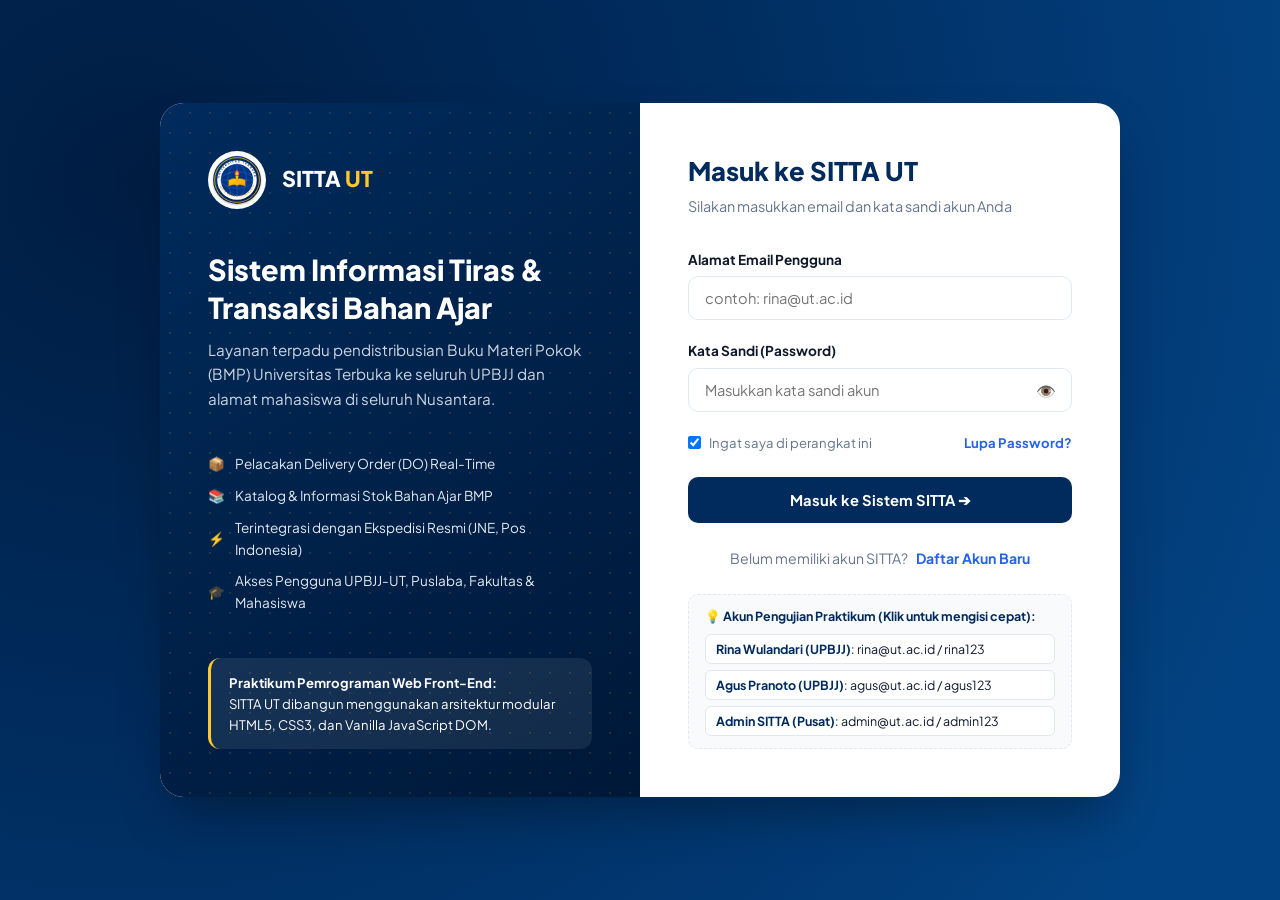
==== index.html @ bb8b693c "Add index.html" ====
<!DOCTYPE html>
<html lang="id">
<head>
  <meta charset="UTF-8">
  <meta name="viewport" content="width=device-width, initial-scale=1.0">
  <title>Login - SITTA Universitas Terbuka</title>
  <meta name="description" content="Sistem Informasi Tiras dan Distribusi Bahan Ajar (SITTA) Universitas Terbuka. Akses layanan distribusi modul BMP mandiri dan tracking pengiriman.">
  <link rel="stylesheet" href="css/style.css">
  <link rel="icon" type="image/svg+xml" href="img/logo-ut.svg">
</head>
<body class="login-body">

  <main class="login-wrapper">
    <!-- Brand / Welcome Panel -->
    <section class="login-brand-panel" aria-label="Informasi SITTA Universitas Terbuka">
      <div class="login-logo-header">
        <img src="img/logo-ut.svg" alt="Logo Universitas Terbuka" class="brand-logo-img">
        <div class="login-brand-title">
          SITTA <span>UT</span>
        </div>
      </div>

      <div class="login-brand-hero">
        <h2>Sistem Informasi Tiras &amp; Transaksi Bahan Ajar</h2>
        <p>Layanan terpadu pendistribusian Buku Materi Pokok (BMP) Universitas Terbuka ke seluruh UPBJJ dan alamat mahasiswa di seluruh Nusantara.</p>
      </div>

      <ul class="login-highlights">
        <li><span>📦</span> Pelacakan Delivery Order (DO) Real-Time</li>
        <li><span>📚</span> Katalog &amp; Informasi Stok Bahan Ajar BMP</li>
        <li><span>⚡</span> Terintegrasi dengan Ekspedisi Resmi (JNE, Pos Indonesia)</li>
        <li><span>🎓</span> Akses Pengguna UPBJJ-UT, Puslaba, Fakultas &amp; Mahasiswa</li>
      </ul>

      <div style="margin-top: 32px; padding: 14px 18px; background: rgba(255,255,255,0.08); border-radius: 12px; font-size: 0.82rem; border-left: 3px solid #ffc72c;">
        <strong>Praktikum Pemrograman Web Front-End:</strong><br>
        SITTA UT dibangun menggunakan arsitektur modular HTML5, CSS3, dan Vanilla JavaScript DOM.
      </div>
    </section>

    <!-- Login Form Panel -->
    <section class="login-form-panel" aria-label="Form Autentikasi Pengguna">
      <div class="login-form-header">
        <h3>Masuk ke SITTA UT</h3>
        <p>Silakan masukkan email dan kata sandi akun Anda</p>
      </div>

      <!-- Alert Box untuk Notifikasi Gagal / Sukses -->
      <div id="loginAlertBox" class="alert-box alert-danger" style="display: none;" role="alert">
        <span class="alert-icon">⚠️</span>
        <span id="loginAlertText" class="alert-message">email/password yang anda masukkan salah</span>
      </div>

      <form id="formLogin" novalidate>
        <!-- Email Input -->
        <div class="form-group">
          <label for="inputEmail" class="form-label">Alamat Email Pengguna</label>
          <div class="form-input-box">
            <input 
              type="email" 
              id="inputEmail" 
              name="email" 
              placeholder="contoh: rina@ut.ac.id" 
              required 
              autocomplete="email"
            >
          </div>
        </div>

        <!-- Password Input -->
        <div class="form-group">
          <label for="inputPassword" class="form-label">Kata Sandi (Password)</label>
          <div class="form-input-box">
            <input 
              type="password" 
              id="inputPassword" 
              name="password" 
              placeholder="Masukkan kata sandi akun" 
              required 
              autocomplete="current-password"
            >
            <button 
              type="button" 
              id="btnTogglePassword" 
              class="btn-toggle-eye" 
              aria-label="Tampilkan atau sembunyikan kata sandi" 
              title="Tampilkan password"
            >👁️</button>
          </div>
        </div>

        <!-- Options: Remember Me & Forgot Password -->
        <div class="form-options-row">
          <label class="checkbox-label">
            <input type="checkbox" id="rememberMe" checked>
            <span>Ingat saya di perangkat ini</span>
          </label>
          <button type="button" id="btnLupaPassword" class="link-btn">
            Lupa Password?
          </button>
        </div>

        <!-- Submit Button -->
        <button type="submit" id="btnSubmitLogin" class="btn btn-primary btn-block">
          Masuk ke Sistem SITTA ➔
        </button>
      </form>

      <!-- Action Register Modal -->
      <div class="login-footer-action">
        <span>Belum memiliki akun SITTA?</span>
        <button type="button" id="btnDaftar" class="link-btn" style="margin-left: 6px; font-weight: 700;">
          Daftar Akun Baru
        </button>
      </div>

      <!-- Demo Accounts Hint (Bantuan Pengujian Cepat Praktikum) -->
      <div class="demo-account-hint">
        <strong>💡 Akun Pengujian Praktikum (Klik untuk mengisi cepat):</strong>
        <div class="demo-chips-grid">
          <button type="button" class="demo-chip" onclick="fillLoginForm('rina@ut.ac.id', 'rina123')">
            <strong>Rina Wulandari (UPBJJ)</strong>: rina@ut.ac.id / rina123
          </button>
          <button type="button" class="demo-chip" onclick="fillLoginForm('agus@ut.ac.id', 'agus123')">
            <strong>Agus Pranoto (UPBJJ)</strong>: agus@ut.ac.id / agus123
          </button>
          <button type="button" class="demo-chip" onclick="fillLoginForm('admin@ut.ac.id', 'admin123')">
            <strong>Admin SITTA (Pusat)</strong>: admin@ut.ac.id / admin123
          </button>
        </div>
      </div>
    </section>
  </main>

  <!-- ==========================================
       MODAL 1: LUPA PASSWORD
       ========================================== -->
  <div id="modalLupaPassword" class="modal-overlay" role="dialog" aria-modal="true" aria-labelledby="modalLupaTitle">
    <div class="modal-container">
      <div class="modal-header">
        <h3 id="modalLupaTitle">🔑 Reset Kata Sandi</h3>
        <button type="button" class="modal-close-btn" onclick="closeModal('modalLupaPassword')" aria-label="Tutup modal">&times;</button>
      </div>
      <form id="formLupaPassword">
        <div class="modal-body">
          <p style="font-size: 0.9rem; color: #64748b; margin-bottom: 16px;">
            Masukkan alamat email yang terdaftar pada sistem SITTA UT. Tautan verifikasi pemulihan kata sandi akan dikirimkan ke email Anda.
          </p>
          <div class="form-group">
            <label for="inputResetEmail" class="form-label">Email Terdaftar</label>
            <input 
              type="email" 
              id="inputResetEmail" 
              class="form-control" 
              placeholder="misal: rina@ut.ac.id" 
              required
            >
          </div>
        </div>
        <div class="modal-footer">
          <button type="button" class="btn btn-secondary" onclick="closeModal('modalLupaPassword')">Batal</button>
          <button type="submit" class="btn btn-primary">Kirim Tautan Reset</button>
        </div>
      </form>
    </div>
  </div>

  <!-- ==========================================
       MODAL 2: DAFTAR AKUN BARU
       ========================================== -->
  <div id="modalDaftar" class="modal-overlay" role="dialog" aria-modal="true" aria-labelledby="modalDaftarTitle">
    <div class="modal-container">
      <div class="modal-header">
        <h3 id="modalDaftarTitle">📝 Registrasi Pengguna Baru SITTA</h3>
        <button type="button" class="modal-close-btn" onclick="closeModal('modalDaftar')" aria-label="Tutup modal">&times;</button>
      </div>
      <form id="formDaftar">
        <div class="modal-body">
          <div class="form-group">
            <label for="regNama" class="form-label">Nama Lengkap *</label>
            <input type="text" id="regNama" class="form-control" placeholder="Nama Lengkap" required>
          </div>

          <div class="form-group">
            <label for="regRole" class="form-label">Peran / Role Pengguna *</label>
            <select id="regRole" class="form-control" required>
              <option value="UPBJJ-UT">UPBJJ-UT</option>
              <option value="Puslaba">Puslaba</option>
              <option value="Fakultas">Fakultas</option>
              <option value="Mahasiswa">Mahasiswa</option>
              <option value="Administrator">Administrator</option>
            </select>
          </div>

          <div class="form-group">
            <label for="regLokasi" class="form-label">Wilayah Kerja / UPBJJ *</label>
            <input type="text" id="regLokasi" class="form-control" placeholder="misal: UPBJJ Jakarta, UPBJJ Surabaya" required>
          </div>

          <div class="form-group">
            <label for="regEmail" class="form-label">Alamat Email *</label>
            <input type="email" id="regEmail" class="form-control" placeholder="nama@ut.ac.id" required>
          </div>

          <div class="form-group">
            <label for="regPassword" class="form-label">Kata Sandi Baru *</label>
            <input type="password" id="regPassword" class="form-control" placeholder="Minimal 6 karakter" required>
          </div>
        </div>
        <div class="modal-footer">
          <button type="button" class="btn btn-secondary" onclick="closeModal('modalDaftar')">Batal</button>
          <button type="submit" class="btn btn-primary">Daftar Akun Baru</button>
        </div>
      </form>
    </div>
  </div>

  <!-- Toast Container -->
  <div id="toastContainer" class="toast-container" aria-live="polite"></div>

  <!-- Scripts Modular -->
  <script src="js/data.js"></script>
  <script src="js/script.js"></script>
</body>
</html>
---- css/style.css ----
/* ==========================================================================
   SITTA UNIVERSITAS TERBUKA - STYLESHEET
   Sistem Informasi Tiras dan Distribusi Bahan Ajar
   File: css/style.css
   ========================================================================== */

@import url('https://fonts.googleapis.com/css2?family=Plus+Jakarta+Sans:wght@300;400;500;600;700;800&display=swap');

/* --- CSS Variables & Design Tokens --- */
:root {
  --ut-navy: #002b5c;
  --ut-navy-dark: #001838;
  --ut-navy-light: #0d4485;
  --ut-yellow: #ffc72c;
  --ut-yellow-hover: #e5b220;
  --ut-yellow-soft: #fff9e6;
  
  --primary: #003f7a;
  --primary-light: #2563eb;
  --secondary: #64748b;
  --accent: #f59e0b;
  
  --bg-page: #f8fafc;
  --bg-surface: #ffffff;
  --bg-subtle: #f1f5f9;
  --border-color: #e2e8f0;
  --border-focus: #3b82f6;

  --text-main: #0f172a;
  --text-muted: #64748b;
  --text-light: #94a3b8;
  --text-white: #ffffff;

  --success: #10b981;
  --success-bg: #ecfdf5;
  --warning: #f59e0b;
  --warning-bg: #fffbeb;
  --danger: #ef4444;
  --danger-bg: #fef2f2;
  --info: #0284c7;
  --info-bg: #f0f9ff;

  --radius-sm: 6px;
  --radius-md: 10px;
  --radius-lg: 16px;
  --radius-xl: 24px;
  --radius-full: 9999px;

  --shadow-sm: 0 1px 2px 0 rgba(0, 0, 0, 0.05);
  --shadow-md: 0 4px 6px -1px rgba(0, 0, 0, 0.1), 0 2px 4px -2px rgba(0, 0, 0, 0.05);
  --shadow-lg: 0 10px 15px -3px rgba(0, 0, 0, 0.1), 0 4px 6px -4px rgba(0, 0, 0, 0.05);
  --shadow-xl: 0 20px 25px -5px rgba(0, 0, 0, 0.1), 0 8px 10px -6px rgba(0, 0, 0, 0.05);
  --shadow-brand: 0 10px 25px -5px rgba(0, 43, 92, 0.25);

  --transition-fast: 0.15s ease;
  --transition-normal: 0.25s ease;
}

/* --- Base & Reset --- */
* {
  margin: 0;
  padding: 0;
  box-sizing: border-box;
}

body {
  font-family: 'Plus Jakarta Sans', -apple-system, BlinkMacSystemFont, 'Segoe UI', Roboto, sans-serif;
  background-color: var(--bg-page);
  color: var(--text-main);
  line-height: 1.6;
  min-height: 100vh;
  display: flex;
  flex-direction: column;
}

a {
  color: inherit;
  text-decoration: none;
  transition: color var(--transition-fast);
}

img {
  max-width: 100%;
  height: auto;
  display: block;
}

button, input, select, textarea {
  font-family: inherit;
  font-size: inherit;
}

/* --- Container & Layout --- */
.container {
  width: 100%;
  max-width: 1240px;
  margin: 0 auto;
  padding: 0 24px;
}

/* --- Header & Navigation Bar --- */
.navbar {
  background: var(--ut-navy);
  color: var(--text-white);
  position: sticky;
  top: 0;
  z-index: 100;
  box-shadow: 0 4px 20px rgba(0, 24, 56, 0.2);
  border-bottom: 3px solid var(--ut-yellow);
}

.nav-container {
  display: flex;
  align-items: center;
  justify-content: space-between;
  height: 72px;
}

.brand {
  display: flex;
  align-items: center;
  gap: 12px;
}

.brand-logo {
  width: 44px;
  height: 44px;
  border-radius: var(--radius-full);
  background: #ffffff;
  padding: 2px;
  box-shadow: var(--shadow-sm);
}

.brand-text h1 {
  font-size: 1.25rem;
  font-weight: 800;
  letter-spacing: 0.5px;
  line-height: 1.2;
  color: #ffffff;
}

.brand-text h1 span {
  color: var(--ut-yellow);
}

.brand-text p {
  font-size: 0.75rem;
  color: #cbd5e1;
  font-weight: 500;
}

.nav-links {
  display: flex;
  align-items: center;
  gap: 8px;
  list-style: none;
}

.nav-links a {
  padding: 8px 16px;
  border-radius: var(--radius-md);
  font-size: 0.9rem;
  font-weight: 600;
  color: #e2e8f0;
  display: flex;
  align-items: center;
  gap: 8px;
  transition: all var(--transition-fast);
}

.nav-links a:hover {
  background: rgba(255, 255, 255, 0.1);
  color: var(--ut-yellow);
}

.nav-links a.active {
  background: rgba(255, 199, 44, 0.2);
  color: var(--ut-yellow);
  border: 1px solid rgba(255, 199, 44, 0.4);
}

.nav-user {
  display: flex;
  align-items: center;
  gap: 12px;
}

.user-badge {
  display: flex;
  align-items: center;
  gap: 10px;
  background: rgba(255, 255, 255, 0.08);
  padding: 6px 12px 6px 6px;
  border-radius: var(--radius-full);
  border: 1px solid rgba(255, 255, 255, 0.15);
}

.user-avatar {
  width: 32px;
  height: 32px;
  border-radius: var(--radius-full);
  object-fit: cover;
  border: 2px solid var(--ut-yellow);
}

.user-info {
  display: flex;
  flex-direction: column;
}

.user-name {
  font-size: 0.85rem;
  font-weight: 700;
  color: #ffffff;
  line-height: 1.2;
}

.user-role {
  font-size: 0.7rem;
  color: var(--ut-yellow);
  font-weight: 600;
}

.btn-logout {
  background: transparent;
  border: 1px solid rgba(255, 255, 255, 0.25);
  color: #ffffff;
  padding: 7px 12px;
  border-radius: var(--radius-md);
  font-size: 0.8rem;
  font-weight: 600;
  cursor: pointer;
  display: flex;
  align-items: center;
  gap: 6px;
  transition: all var(--transition-fast);
}

.btn-logout:hover {
  background: var(--danger);
  border-color: var(--danger);
}

.nav-toggle {
  display: none;
  background: transparent;
  border: none;
  color: #ffffff;
  font-size: 1.5rem;
  cursor: pointer;
}

/* --- Hero Banner & Dynamic Greeting --- */
.hero-banner {
  background: linear-gradient(135deg, var(--ut-navy) 0%, var(--ut-navy-light) 65%, #1e40af 100%);
  color: #ffffff;
  padding: 40px 0;
  position: relative;
  overflow: hidden;
  box-shadow: var(--shadow-brand);
}

.hero-banner::after {
  content: '';
  position: absolute;
  top: -50%;
  right: -10%;
  width: 450px;
  height: 450px;
  background: radial-gradient(circle, rgba(255, 199, 44, 0.18) 0%, rgba(255, 255, 255, 0) 70%);
  pointer-events: none;
}

.hero-content {
  display: flex;
  align-items: center;
  justify-content: space-between;
  gap: 24px;
  position: relative;
  z-index: 1;
}

.greeting-pill {
  display: inline-flex;
  align-items: center;
  gap: 8px;
  background: rgba(255, 255, 255, 0.12);
  backdrop-filter: blur(8px);
  padding: 6px 16px;
  border-radius: var(--radius-full);
  font-size: 0.85rem;
  font-weight: 600;
  color: var(--ut-yellow);
  margin-bottom: 12px;
  border: 1px solid rgba(255, 199, 44, 0.3);
}

.greeting-title {
  font-size: 2rem;
  font-weight: 800;
  margin-bottom: 8px;
  line-height: 1.25;
}

.greeting-title span {
  color: var(--ut-yellow);
}

.hero-subtitle {
  color: #e2e8f0;
  font-size: 0.95rem;
  max-width: 620px;
}

.hero-clock-box {
  background: rgba(255, 255, 255, 0.1);
  backdrop-filter: blur(12px);
  padding: 18px 24px;
  border-radius: var(--radius-lg);
  border: 1px solid rgba(255, 255, 255, 0.18);
  text-align: right;
  min-width: 240px;
  box-shadow: 0 8px 32px 0 rgba(0, 0, 0, 0.15);
}

.clock-time {
  font-size: 1.85rem;
  font-weight: 800;
  color: #ffffff;
  letter-spacing: 1px;
  font-variant-numeric: tabular-nums;
}

.clock-date {
  font-size: 0.85rem;
  color: var(--ut-yellow);
  font-weight: 600;
  margin-top: 2px;
}

.clock-timezone {
  font-size: 0.7rem;
  color: #cbd5e1;
  text-transform: uppercase;
  letter-spacing: 1px;
}

/* --- Section Header & Title --- */
.section-header {
  margin: 36px 0 24px;
  display: flex;
  align-items: center;
  justify-content: space-between;
  flex-wrap: wrap;
  gap: 16px;
}

.section-title {
  font-size: 1.5rem;
  font-weight: 800;
  color: var(--ut-navy);
  display: flex;
  align-items: center;
  gap: 12px;
}

.section-title::before {
  content: '';
  display: inline-block;
  width: 6px;
  height: 24px;
  background: var(--ut-yellow);
  border-radius: var(--radius-full);
}

.section-desc {
  font-size: 0.9rem;
  color: var(--text-muted);
  margin-top: 4px;
}

/* --- Metric Stats Cards --- */
.metrics-grid {
  display: grid;
  grid-template-columns: repeat(auto-fit, minmax(240px, 1fr));
  gap: 20px;
  margin-top: -24px;
  position: relative;
  z-index: 10;
}

.metric-card {
  background: var(--bg-surface);
  padding: 22px;
  border-radius: var(--radius-lg);
  border: 1px solid var(--border-color);
  box-shadow: var(--shadow-md);
  display: flex;
  align-items: center;
  gap: 18px;
  transition: transform var(--transition-normal), box-shadow var(--transition-normal);
}

.metric-card:hover {
  transform: translateY(-4px);
  box-shadow: var(--shadow-lg);
  border-color: #cbd5e1;
}

.metric-icon {
  width: 52px;
  height: 52px;
  border-radius: var(--radius-md);
  display: flex;
  align-items: center;
  justify-content: center;
  font-size: 1.5rem;
  flex-shrink: 0;
}

.metric-icon.blue {
  background: #eff6ff;
  color: var(--primary-light);
}

.metric-icon.gold {
  background: var(--ut-yellow-soft);
  color: #b45309;
}

.metric-icon.green {
  background: var(--success-bg);
  color: var(--success);
}

.metric-icon.purple {
  background: #f5f3ff;
  color: #7c3aed;
}

.metric-data h4 {
  font-size: 1.6rem;
  font-weight: 800;
  color: var(--text-main);
  line-height: 1.1;
}

.metric-data p {
  font-size: 0.82rem;
  color: var(--text-muted);
  font-weight: 600;
  margin-top: 4px;
}

/* --- Navigation Cards (6 Mandated Features) --- */
.features-grid {
  display: grid;
  grid-template-columns: repeat(auto-fill, minmax(340px, 1fr));
  gap: 24px;
  margin-bottom: 40px;
}

.feature-card {
  background: var(--bg-surface);
  border-radius: var(--radius-lg);
  padding: 28px;
  border: 1px solid var(--border-color);
  box-shadow: var(--shadow-sm);
  display: flex;
  flex-direction: column;
  justify-content: space-between;
  transition: all var(--transition-normal);
  position: relative;
  overflow: hidden;
}

.feature-card::before {
  content: '';
  position: absolute;
  top: 0;
  left: 0;
  right: 0;
  height: 4px;
  background: transparent;
  transition: background var(--transition-fast);
}

.feature-card:hover {
  transform: translateY(-5px);
  box-shadow: var(--shadow-lg);
  border-color: #bfdbfe;
}

.feature-card:hover::before {
  background: linear-gradient(90deg, var(--ut-navy), var(--ut-yellow));
}

.feature-top {
  display: flex;
  align-items: flex-start;
  gap: 16px;
  margin-bottom: 16px;
}

.feature-icon-wrapper {
  width: 52px;
  height: 52px;
  border-radius: var(--radius-md);
  background: #eff6ff;
  color: var(--primary);
  display: flex;
  align-items: center;
  justify-content: center;
  font-size: 1.5rem;
  flex-shrink: 0;
}

.feature-badge {
  font-size: 0.7rem;
  font-weight: 700;
  padding: 3px 8px;
  border-radius: var(--radius-full);
  background: var(--ut-yellow-soft);
  color: #b45309;
  align-self: flex-start;
  margin-left: auto;
}

.feature-title {
  font-size: 1.15rem;
  font-weight: 700;
  color: var(--ut-navy);
  margin-bottom: 6px;
}

.feature-desc {
  font-size: 0.88rem;
  color: var(--text-muted);
  line-height: 1.5;
  margin-bottom: 20px;
}

.feature-action {
  display: inline-flex;
  align-items: center;
  gap: 8px;
  font-size: 0.88rem;
  font-weight: 700;
  color: var(--primary-light);
  margin-top: auto;
}

.feature-card:hover .feature-action {
  color: var(--ut-navy);
  gap: 12px;
}

/* --- Tracking Search & Results --- */
.tracking-search-box {
  background: var(--bg-surface);
  border-radius: var(--radius-lg);
  padding: 32px;
  box-shadow: var(--shadow-md);
  border: 1px solid var(--border-color);
  margin-bottom: 32px;
}

.search-form-row {
  display: flex;
  gap: 14px;
}

.input-group {
  flex: 1;
  position: relative;
  display: flex;
  align-items: center;
}

.input-icon {
  position: absolute;
  left: 16px;
  color: var(--text-light);
  font-size: 1.1rem;
  pointer-events: none;
}

.form-control {
  width: 100%;
  padding: 14px 16px 14px 46px;
  font-size: 0.95rem;
  border: 1.5px solid var(--border-color);
  border-radius: var(--radius-md);
  background: #ffffff;
  color: var(--text-main);
  transition: all var(--transition-fast);
}

.form-control:focus {
  outline: none;
  border-color: var(--primary-light);
  box-shadow: 0 0 0 4px rgba(37, 99, 235, 0.12);
}

.btn {
  display: inline-flex;
  align-items: center;
  justify-content: center;
  gap: 8px;
  padding: 12px 24px;
  font-size: 0.92rem;
  font-weight: 700;
  border-radius: var(--radius-md);
  border: none;
  cursor: pointer;
  transition: all var(--transition-fast);
  white-space: nowrap;
}

.btn-primary {
  background: var(--ut-navy);
  color: #ffffff;
}

.btn-primary:hover {
  background: var(--ut-navy-light);
  box-shadow: var(--shadow-md);
}

.btn-accent {
  background: var(--ut-yellow);
  color: var(--ut-navy);
}

.btn-accent:hover {
  background: var(--ut-yellow-hover);
  box-shadow: var(--shadow-md);
}

.btn-secondary {
  background: var(--bg-subtle);
  color: var(--text-main);
  border: 1px solid var(--border-color);
}

.btn-secondary:hover {
  background: #e2e8f0;
}

.btn-sm {
  padding: 8px 14px;
  font-size: 0.8rem;
}

.search-quick-chips {
  display: flex;
  align-items: center;
  gap: 10px;
  margin-top: 16px;
  flex-wrap: wrap;
}

.chips-label {
  font-size: 0.8rem;
  color: var(--text-muted);
  font-weight: 600;
}

.chip-btn {
  background: var(--bg-subtle);
  border: 1px solid var(--border-color);
  padding: 4px 12px;
  border-radius: var(--radius-full);
  font-size: 0.8rem;
  font-weight: 600;
  color: var(--primary-light);
  cursor: pointer;
  transition: all var(--transition-fast);
}

.chip-btn:hover {
  background: #eff6ff;
  border-color: var(--primary-light);
}

/* --- Tracking Result Card --- */
.tracking-result-card {
  background: var(--bg-surface);
  border-radius: var(--radius-lg);
  border: 1px solid var(--border-color);
  box-shadow: var(--shadow-md);
  margin-bottom: 40px;
  overflow: hidden;
  animation: fadeIn 0.3s ease;
}

.tracking-header {
  background: #f8fafc;
  padding: 24px 30px;
  border-bottom: 1px solid var(--border-color);
  display: flex;
  align-items: center;
  justify-content: space-between;
  flex-wrap: wrap;
  gap: 16px;
}

.tracking-header-left h3 {
  font-size: 1.3rem;
  font-weight: 800;
  color: var(--ut-navy);
}

.tracking-header-left p {
  font-size: 0.85rem;
  color: var(--text-muted);
}

.tracking-meta-grid {
  display: grid;
  grid-template-columns: repeat(auto-fit, minmax(200px, 1fr));
  gap: 20px;
  padding: 24px 30px;
  background: #ffffff;
  border-bottom: 1px solid var(--border-color);
}

.meta-item-label {
  font-size: 0.75rem;
  text-transform: uppercase;
  color: var(--text-muted);
  font-weight: 700;
  letter-spacing: 0.5px;
}

.meta-item-value {
  font-size: 0.95rem;
  font-weight: 700;
  color: var(--text-main);
  margin-top: 4px;
}

.tracking-content-grid {
  display: grid;
  grid-template-columns: 1fr 1fr;
  gap: 30px;
  padding: 30px;
}

/* --- Timeline / Stepper --- */
.timeline-stepper {
  list-style: none;
  position: relative;
  padding-left: 28px;
}

.timeline-stepper::before {
  content: '';
  position: absolute;
  top: 10px;
  bottom: 20px;
  left: 10px;
  width: 2px;
  background: #e2e8f0;
}

.timeline-item {
  position: relative;
  margin-bottom: 26px;
}

.timeline-item:last-child {
  margin-bottom: 0;
}

.timeline-dot {
  position: absolute;
  left: -28px;
  top: 4px;
  width: 22px;
  height: 22px;
  border-radius: var(--radius-full);
  background: #ffffff;
  border: 3px solid #cbd5e1;
  display: flex;
  align-items: center;
  justify-content: center;
  z-index: 2;
}

.timeline-item.completed .timeline-dot {
  border-color: var(--success);
  background: var(--success);
  color: #ffffff;
  box-shadow: 0 0 0 4px rgba(16, 185, 129, 0.2);
}

.timeline-item.active .timeline-dot {
  border-color: var(--accent);
  background: #ffffff;
  box-shadow: 0 0 0 4px rgba(245, 158, 11, 0.25);
  animation: pulse 1.8s infinite;
}

.timeline-time {
  font-size: 0.75rem;
  font-weight: 700;
  color: var(--text-light);
}

.timeline-title {
  font-size: 0.95rem;
  font-weight: 700;
  color: var(--text-main);
  margin-top: 2px;
}

.timeline-item.active .timeline-title {
  color: var(--ut-navy);
}

.timeline-location {
  font-size: 0.8rem;
  font-weight: 600;
  color: var(--primary-light);
  display: flex;
  align-items: center;
  gap: 4px;
  margin-top: 2px;
}

.timeline-desc {
  font-size: 0.82rem;
  color: var(--text-muted);
  margin-top: 4px;
  line-height: 1.45;
}

/* --- Package Details in Tracking --- */
.package-box {
  background: var(--bg-subtle);
  padding: 24px;
  border-radius: var(--radius-md);
  border: 1px solid var(--border-color);
}

.package-box h4 {
  font-size: 1rem;
  font-weight: 700;
  color: var(--ut-navy);
  margin-bottom: 16px;
  display: flex;
  align-items: center;
  justify-content: space-between;
}

.package-item-list {
  list-style: none;
}

.package-item {
  display: flex;
  justify-content: space-between;
  align-items: center;
  padding: 10px 0;
  border-bottom: 1px solid #e2e8f0;
}

.package-item:last-child {
  border-bottom: none;
}

.pkg-title {
  font-weight: 600;
  font-size: 0.88rem;
  color: var(--text-main);
}

.pkg-code {
  font-size: 0.75rem;
  color: var(--text-muted);
}

.pkg-price {
  font-size: 0.88rem;
  font-weight: 700;
  color: var(--text-main);
}

.pkg-total-row {
  margin-top: 16px;
  padding-top: 14px;
  border-top: 2px dashed #cbd5e1;
  display: flex;
  justify-content: space-between;
  align-items: center;
}

.pkg-total-row span {
  font-size: 0.9rem;
  font-weight: 700;
  color: var(--text-muted);
}

.pkg-total-row strong {
  font-size: 1.25rem;
  font-weight: 800;
  color: var(--ut-navy);
}

/* --- Stock / Bahan Ajar Management --- */
.stock-toolbar {
  background: var(--bg-surface);
  padding: 20px 24px;
  border-radius: var(--radius-lg);
  border: 1px solid var(--border-color);
  box-shadow: var(--shadow-sm);
  display: flex;
  align-items: center;
  justify-content: space-between;
  gap: 16px;
  flex-wrap: wrap;
  margin-bottom: 24px;
}

.stock-filters {
  display: flex;
  align-items: center;
  gap: 12px;
  flex: 1;
  max-width: 600px;
}

.select-control {
  padding: 12px 16px;
  font-size: 0.9rem;
  border: 1.5px solid var(--border-color);
  border-radius: var(--radius-md);
  background: #ffffff;
  color: var(--text-main);
  cursor: pointer;
  min-width: 170px;
}

.select-control:focus {
  outline: none;
  border-color: var(--primary-light);
}

.view-toggle {
  display: flex;
  background: var(--bg-subtle);
  padding: 4px;
  border-radius: var(--radius-md);
  border: 1px solid var(--border-color);
}

.toggle-btn {
  background: transparent;
  border: none;
  padding: 6px 12px;
  font-size: 0.85rem;
  border-radius: var(--radius-sm);
  color: var(--text-muted);
  cursor: pointer;
  font-weight: 600;
}

.toggle-btn.active {
  background: #ffffff;
  color: var(--ut-navy);
  box-shadow: var(--shadow-sm);
}

/* --- Book Cards Grid --- */
.book-cards-grid {
  display: grid;
  grid-template-columns: repeat(auto-fill, minmax(280px, 1fr));
  gap: 24px;
  margin-bottom: 40px;
}

.book-card {
  background: var(--bg-surface);
  border-radius: var(--radius-lg);
  border: 1px solid var(--border-color);
  box-shadow: var(--shadow-sm);
  overflow: hidden;
  display: flex;
  flex-direction: column;
  transition: all var(--transition-normal);
}

.book-card:hover {
  transform: translateY(-5px);
  box-shadow: var(--shadow-lg);
  border-color: #cbd5e1;
}

.book-cover-wrap {
  height: 220px;
  background: #0f172a;
  position: relative;
  overflow: hidden;
  display: flex;
  align-items: center;
  justify-content: center;
}

.book-cover-img {
  width: 100%;
  height: 100%;
  object-fit: cover;
  transition: transform 0.4s ease;
}

.book-card:hover .book-cover-img {
  transform: scale(1.05);
}

.book-badge-status {
  position: absolute;
  top: 12px;
  right: 12px;
  font-size: 0.72rem;
  font-weight: 700;
  padding: 4px 10px;
  border-radius: var(--radius-full);
  box-shadow: var(--shadow-sm);
}

.book-body {
  padding: 20px;
  display: flex;
  flex-direction: column;
  flex: 1;
}

.book-category {
  font-size: 0.75rem;
  font-weight: 700;
  text-transform: uppercase;
  color: var(--primary-light);
  letter-spacing: 0.5px;
  margin-bottom: 6px;
}

.book-title {
  font-size: 1.1rem;
  font-weight: 700;
  color: var(--ut-navy);
  line-height: 1.35;
  margin-bottom: 6px;
}

.book-code-edisi {
  font-size: 0.8rem;
  color: var(--text-muted);
  font-weight: 600;
  margin-bottom: 12px;
}

.book-details-list {
  list-style: none;
  font-size: 0.82rem;
  color: var(--text-muted);
  margin-bottom: 16px;
}

.book-details-list li {
  display: flex;
  align-items: center;
  justify-content: space-between;
  padding: 4px 0;
}

.book-details-list li strong {
  color: var(--text-main);
}

.book-footer {
  margin-top: auto;
  padding-top: 14px;
  border-top: 1px solid var(--border-color);
  display: flex;
  align-items: center;
  justify-content: space-between;
}

.book-price {
  font-size: 1.15rem;
  font-weight: 800;
  color: var(--ut-navy);
}

/* --- Stock Table View --- */
.stock-table-card {
  background: var(--bg-surface);
  border-radius: var(--radius-lg);
  border: 1px solid var(--border-color);
  box-shadow: var(--shadow-sm);
  overflow-x: auto;
  margin-bottom: 40px;
}

.data-table {
  width: 100%;
  border-collapse: collapse;
  text-align: left;
}

.data-table th {
  background: #f8fafc;
  color: var(--text-muted);
  font-size: 0.78rem;
  text-transform: uppercase;
  letter-spacing: 0.5px;
  font-weight: 700;
  padding: 14px 18px;
  border-bottom: 1px solid var(--border-color);
}

.data-table td {
  padding: 16px 18px;
  font-size: 0.88rem;
  border-bottom: 1px solid var(--border-color);
  vertical-align: middle;
}

.data-table tr:hover {
  background: #f8fafc;
}

.table-cover-thumb {
  width: 44px;
  height: 60px;
  object-fit: cover;
  border-radius: 4px;
  box-shadow: var(--shadow-sm);
}

/* --- Badges --- */
.badge {
  display: inline-flex;
  align-items: center;
  gap: 5px;
  padding: 4px 10px;
  border-radius: var(--radius-full);
  font-size: 0.75rem;
  font-weight: 700;
}

.badge-success {
  background: var(--success-bg);
  color: var(--success);
  border: 1px solid rgba(16, 185, 129, 0.3);
}

.badge-warning {
  background: var(--warning-bg);
  color: #b45309;
  border: 1px solid rgba(245, 158, 11, 0.3);
}

.badge-danger {
  background: var(--danger-bg);
  color: var(--danger);
  border: 1px solid rgba(239, 68, 68, 0.3);
}

.badge-info {
  background: var(--info-bg);
  color: var(--info);
  border: 1px solid rgba(2, 132, 199, 0.3);
}

/* --- Auth & Login Layout (index.html) --- */
.login-body {
  background: radial-gradient(circle at 10% 20%, #001d42 0%, #002b5c 40%, #034282 90%);
  min-height: 100vh;
  display: flex;
  align-items: center;
  justify-content: center;
  padding: 24px;
}

.login-wrapper {
  width: 100%;
  max-width: 960px;
  background: #ffffff;
  border-radius: var(--radius-xl);
  box-shadow: 0 25px 50px -12px rgba(0, 0, 0, 0.35);
  display: grid;
  grid-template-columns: 1fr 1fr;
  overflow: hidden;
}

.login-brand-panel {
  background: linear-gradient(145deg, #002b5c 0%, #001838 100%);
  color: #ffffff;
  padding: 48px;
  display: flex;
  flex-direction: column;
  justify-content: space-between;
  position: relative;
}

.login-brand-panel::after {
  content: '';
  position: absolute;
  top: 0;
  left: 0;
  right: 0;
  bottom: 0;
  background-image: radial-gradient(rgba(255, 199, 44, 0.12) 1px, transparent 1px);
  background-size: 20px 20px;
  pointer-events: none;
}

.login-logo-header {
  display: flex;
  align-items: center;
  gap: 16px;
}

.login-logo-header img {
  width: 58px;
  height: 58px;
  background: #ffffff;
  border-radius: var(--radius-full);
  padding: 3px;
}

.login-brand-title {
  font-size: 1.35rem;
  font-weight: 800;
  color: #ffffff;
}

.login-brand-title span {
  color: var(--ut-yellow);
}

.login-brand-hero {
  margin: 40px 0;
}

.login-brand-hero h2 {
  font-size: 1.8rem;
  font-weight: 800;
  line-height: 1.3;
  margin-bottom: 12px;
}

.login-brand-hero p {
  color: #cbd5e1;
  font-size: 0.95rem;
  line-height: 1.6;
}

.login-highlights {
  list-style: none;
}

.login-highlights li {
  display: flex;
  align-items: center;
  gap: 10px;
  font-size: 0.85rem;
  color: #e2e8f0;
  margin-bottom: 10px;
}

.login-form-panel {
  padding: 48px;
  display: flex;
  flex-direction: column;
  justify-content: center;
}

.login-form-header {
  margin-bottom: 30px;
}

.login-form-header h3 {
  font-size: 1.6rem;
  font-weight: 800;
  color: var(--ut-navy);
}

.login-form-header p {
  font-size: 0.9rem;
  color: var(--text-muted);
  margin-top: 4px;
}

.form-group {
  margin-bottom: 20px;
}

.form-label {
  display: block;
  font-size: 0.85rem;
  font-weight: 700;
  color: var(--text-main);
  margin-bottom: 6px;
}

.form-input-box {
  position: relative;
  display: flex;
  align-items: center;
}

.form-input-box input {
  width: 100%;
  padding: 12px 42px 12px 16px;
  font-size: 0.92rem;
  border: 1.5px solid var(--border-color);
  border-radius: var(--radius-md);
  transition: all var(--transition-fast);
}

.form-input-box input:focus {
  outline: none;
  border-color: var(--primary-light);
  box-shadow: 0 0 0 3px rgba(37, 99, 235, 0.12);
}

.btn-toggle-eye {
  position: absolute;
  right: 12px;
  background: transparent;
  border: none;
  color: var(--text-light);
  cursor: pointer;
  padding: 4px;
  font-size: 1rem;
}

.form-options-row {
  display: flex;
  align-items: center;
  justify-content: space-between;
  margin-bottom: 24px;
  font-size: 0.82rem;
}

.checkbox-label {
  display: flex;
  align-items: center;
  gap: 8px;
  color: var(--text-muted);
  cursor: pointer;
}

.link-btn {
  background: none;
  border: none;
  color: var(--primary-light);
  font-weight: 700;
  cursor: pointer;
  padding: 0;
}

.link-btn:hover {
  text-decoration: underline;
}

.btn-block {
  width: 100%;
  padding: 14px;
}

.login-footer-action {
  margin-top: 24px;
  text-align: center;
  font-size: 0.88rem;
  color: var(--text-muted);
}

.demo-account-hint {
  margin-top: 24px;
  background: #f8fafc;
  border: 1px dashed var(--border-color);
  border-radius: var(--radius-md);
  padding: 12px 16px;
  font-size: 0.78rem;
  color: var(--text-muted);
}

.demo-account-hint strong {
  color: var(--ut-navy);
}

.modal-overlay {
  position: fixed;
  top: 0;
  left: 0;
  width: 100vw;
  height: 100vh;
  background: rgba(15, 23, 42, 0.65);
  backdrop-filter: blur(4px);
  -webkit-backdrop-filter: blur(4px);
  display: none;
  align-items: center;
  justify-content: center;
  z-index: 99999;
  padding: 20px;
}

.modal-overlay.active {
  display: flex !important;
  opacity: 1;
  visibility: visible;
}

.modal-container {
  background: #ffffff;
  border-radius: var(--radius-lg);
  max-width: 540px;
  width: 100%;
  box-shadow: var(--shadow-xl);
  transform: translateY(20px) scale(0.96);
  transition: all var(--transition-normal);
  max-height: 90vh;
  display: flex;
  flex-direction: column;
}

.modal-overlay.active .modal-container {
  transform: translateY(0) scale(1);
}

.modal-header {
  padding: 20px 24px;
  border-bottom: 1px solid var(--border-color);
  display: flex;
  align-items: center;
  justify-content: space-between;
}

.modal-header h3 {
  font-size: 1.25rem;
  font-weight: 800;
  color: var(--ut-navy);
}

.modal-close-btn {
  background: transparent;
  border: none;
  font-size: 1.4rem;
  color: var(--text-muted);
  cursor: pointer;
  line-height: 1;
  border-radius: var(--radius-full);
  width: 32px;
  height: 32px;
  display: flex;
  align-items: center;
  justify-content: center;
}

.modal-close-btn:hover {
  background: var(--bg-subtle);
  color: var(--danger);
}

.modal-body {
  padding: 24px;
  overflow-y: auto;
}

.modal-footer {
  padding: 16px 24px;
  border-top: 1px solid var(--border-color);
  display: flex;
  align-items: center;
  justify-content: flex-end;
  gap: 12px;
  background: #f8fafc;
  border-bottom-left-radius: var(--radius-lg);
  border-bottom-right-radius: var(--radius-lg);
}

/* --- Toast / Alert Notification --- */
.toast-container {
  position: fixed;
  top: 24px;
  right: 24px;
  z-index: 2000;
  display: flex;
  flex-direction: column;
  gap: 12px;
  pointer-events: none;
}

.toast {
  pointer-events: auto;
  min-width: 300px;
  max-width: 420px;
  background: #ffffff;
  border-radius: var(--radius-md);
  box-shadow: var(--shadow-xl);
  padding: 16px 20px;
  display: flex;
  align-items: flex-start;
  gap: 14px;
  border-left: 5px solid var(--primary-light);
  transform: translateX(120%);
  transition: transform 0.3s cubic-bezier(0.16, 1, 0.3, 1);
}

.toast.show {
  transform: translateX(0);
}

.toast.toast-danger {
  border-left-color: var(--danger);
}

.toast.toast-success {
  border-left-color: var(--success);
}

.toast.toast-warning {
  border-left-color: var(--warning);
}

.toast-icon {
  font-size: 1.3rem;
  line-height: 1;
}

.toast-message {
  font-size: 0.88rem;
  color: var(--text-main);
  line-height: 1.4;
}

.toast-title {
  font-weight: 700;
  margin-bottom: 2px;
}

/* --- Footer --- */
.footer {
  margin-top: auto;
  background: var(--ut-navy);
  color: #cbd5e1;
  padding: 40px 0 24px;
  border-top: 3px solid var(--ut-yellow);
}

.footer-grid {
  display: grid;
  grid-template-columns: 2fr 1fr 1fr;
  gap: 40px;
  margin-bottom: 30px;
}

.footer-brand h4 {
  color: #ffffff;
  font-size: 1.1rem;
  font-weight: 800;
  margin-bottom: 12px;
}

.footer-brand p {
  font-size: 0.85rem;
  line-height: 1.6;
  max-width: 440px;
}

.footer-links h5 {
  color: #ffffff;
  font-size: 0.95rem;
  font-weight: 700;
  margin-bottom: 14px;
}

.footer-links ul {
  list-style: none;
  font-size: 0.85rem;
}

.footer-links li {
  margin-bottom: 8px;
}

.footer-links a:hover {
  color: var(--ut-yellow);
}

.footer-bottom {
  border-top: 1px solid rgba(255, 255, 255, 0.1);
  padding-top: 20px;
  text-align: center;
  font-size: 0.8rem;
  color: #94a3b8;
}

/* --- Keyframe Animations --- */
@keyframes fadeIn {
  from {
    opacity: 0;
    transform: translateY(10px);
  }
  to {
    opacity: 1;
    transform: translateY(0);
  }
}

@keyframes pulse {
  0% {
    box-shadow: 0 0 0 0 rgba(245, 158, 11, 0.4);
  }
  70% {
    box-shadow: 0 0 0 10px rgba(245, 158, 11, 0);
  }
  100% {
    box-shadow: 0 0 0 0 rgba(245, 158, 11, 0);
  }
}

/* --- Responsive Media Queries --- */
@media (max-width: 992px) {
  .tracking-content-grid {
    grid-template-columns: 1fr;
  }

  .login-wrapper {
    grid-template-columns: 1fr;
    max-width: 520px;
  }

  .login-brand-panel {
    display: none;
  }

  .footer-grid {
    grid-template-columns: 1fr 1fr;
  }
}

@media (max-width: 768px) {
  .hero-content {
    flex-direction: column;
    align-items: flex-start;
  }

  .hero-clock-box {
    text-align: left;
    width: 100%;
  }

  .nav-links {
    display: none;
    flex-direction: column;
    position: absolute;
    top: 72px;
    left: 0;
    right: 0;
    background: var(--ut-navy);
    padding: 16px 24px;
    border-bottom: 2px solid var(--ut-yellow);
  }

  .nav-links.open {
    display: flex;
  }

  .nav-toggle {
    display: block;
  }

  .search-form-row {
    flex-direction: column;
  }

  .stock-toolbar {
    flex-direction: column;
    align-items: stretch;
  }

  .stock-filters {
    max-width: 100%;
    flex-direction: column;
  }

  .select-control {
    width: 100%;
  }

  .footer-grid {
    grid-template-columns: 1fr;
    gap: 24px;
  }
}

/* --- Added Component Styles: Alerts, Avatar Initials, Table Helpers --- */
.alert-box {
  display: flex;
  align-items: center;
  gap: 12px;
  padding: 12px 16px;
  border-radius: var(--radius-md);
  margin-bottom: 20px;
  font-size: 0.9rem;
  font-weight: 600;
  animation: fadeIn 0.3s ease;
}

.alert-danger {
  background-color: #fef2f2;
  color: #991b1b;
  border: 1px solid #fecaca;
}

.alert-success {
  background-color: #ecfdf5;
  color: #065f46;
  border: 1px solid #a7f3d0;
}

.alert-icon {
  font-size: 1.2rem;
  flex-shrink: 0;
}

.demo-chips-grid {
  display: flex;
  flex-direction: column;
  gap: 6px;
  margin-top: 8px;
}

.demo-chip {
  background: #ffffff;
  border: 1px solid var(--border-color);
  border-radius: var(--radius-sm);
  padding: 6px 10px;
  font-size: 0.78rem;
  color: var(--text-main);
  cursor: pointer;
  text-align: left;
  transition: all var(--transition-fast);
}

.demo-chip:hover {
  background: var(--bg-subtle);
  border-color: var(--primary-light);
  color: var(--primary);
}

.user-avatar-initial {
  width: 40px;
  height: 40px;
  border-radius: 50%;
  background: var(--ut-yellow);
  color: var(--ut-navy);
  display: flex;
  align-items: center;
  justify-content: center;
  font-weight: 800;
  font-size: 1.1rem;
  border: 2px solid #ffffff;
  box-shadow: var(--shadow-sm);
  flex-shrink: 0;
}

@keyframes rowHighlight {
  0% { background-color: #fef3c7; }
  100% { background-color: transparent; }
}

.row-highlight {
  animation: rowHighlight 2.5s ease;
}

.table-action-btn {
  display: inline-flex;
  align-items: center;
  gap: 4px;
  padding: 4px 8px;
  font-size: 0.78rem;
  font-weight: 600;
  border-radius: var(--radius-sm);
  border: 1px solid var(--border-color);
  background: #ffffff;
  color: var(--text-main);
  cursor: pointer;
  transition: all var(--transition-fast);
}

.table-action-btn:hover {
  background: var(--bg-subtle);
  border-color: #cbd5e1;
}

.table-action-btn.btn-delete:hover {
  background: #fee2e2;
  color: #dc2626;
  border-color: #fca5a5;
}
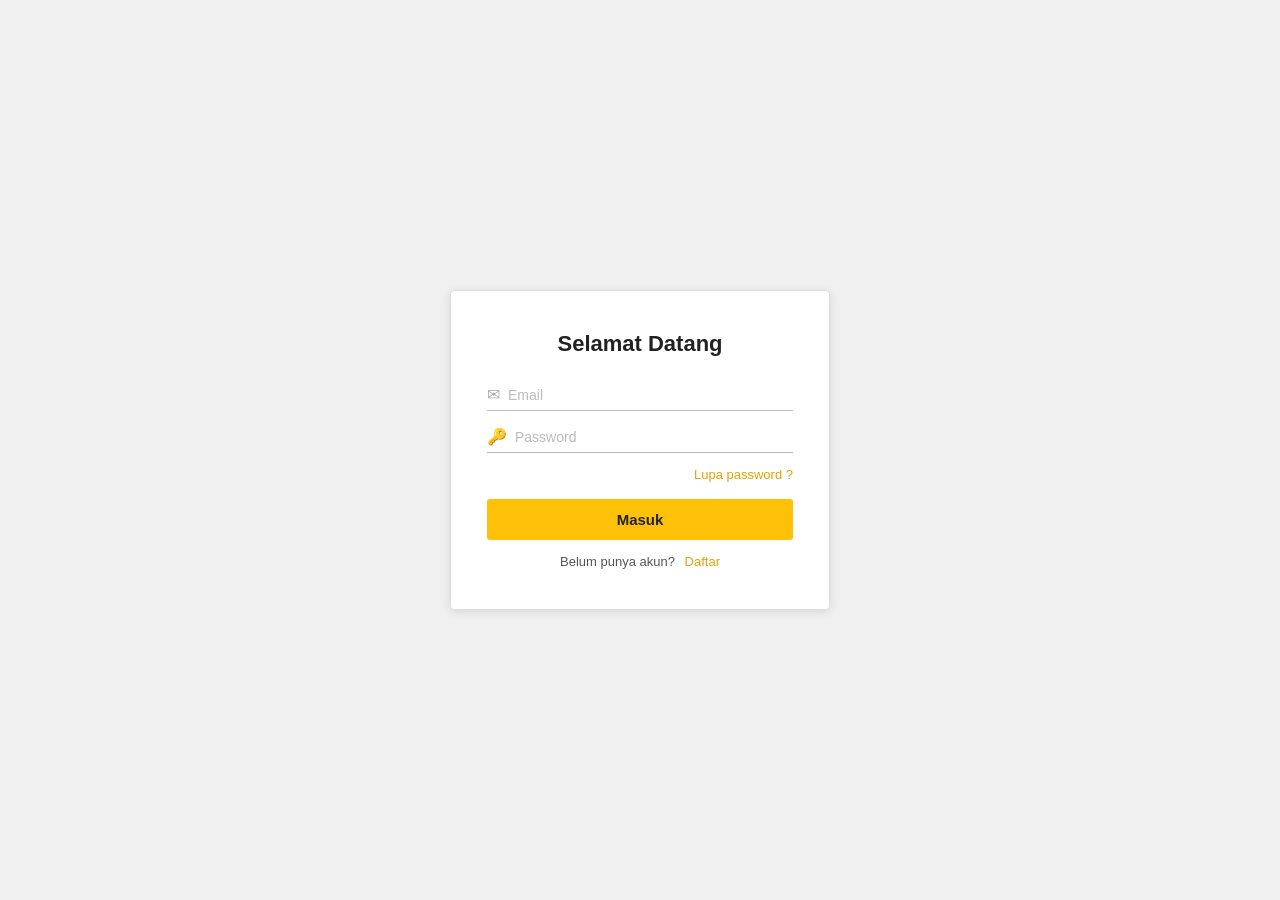
==== commit 72585be7: "Simplify UI/UX, update docs, and align with task requirements" ====
--- a/index.html
+++ b/index.html
@@ -1,188 +1,96 @@
-<!DOCTYPE html>
+﻿<!DOCTYPE html>
 <html lang="id">
 <head>
   <meta charset="UTF-8">
   <meta name="viewport" content="width=device-width, initial-scale=1.0">
   <title>Login - SITTA Universitas Terbuka</title>
-  <meta name="description" content="Sistem Informasi Tiras dan Distribusi Bahan Ajar (SITTA) Universitas Terbuka. Akses layanan distribusi modul BMP mandiri dan tracking pengiriman.">
+  <meta name="description" content="Halaman login Sistem Informasi Tiras dan Distribusi Bahan Ajar (SITTA) Universitas Terbuka.">
   <link rel="stylesheet" href="css/style.css">
-  <link rel="icon" type="image/svg+xml" href="img/logo-ut.svg">
 </head>
 <body class="login-body">
 
-  <main class="login-wrapper">
-    <!-- Brand / Welcome Panel -->
-    <section class="login-brand-panel" aria-label="Informasi SITTA Universitas Terbuka">
-      <div class="login-logo-header">
-        <img src="img/logo-ut.svg" alt="Logo Universitas Terbuka" class="brand-logo-img">
-        <div class="login-brand-title">
-          SITTA <span>UT</span>
+  <!-- ======== FORM LOGIN ======== -->
+  <div class="login-card">
+    <h2>Selamat Datang</h2>
+
+    <!-- Alert Notifikasi -->
+    <div id="loginAlert" class="alert-box alert-danger" style="display:none;">
+      <span id="loginAlertText">email/password yang anda masukkan salah</span>
+    </div>
+
+    <form id="formLogin" novalidate>
+
+      <!-- Input Email -->
+      <div class="form-group">
+        <div class="form-input-row">
+          <span class="input-icon">&#9993;</span>
+          <input type="email" id="inputEmail" name="email" placeholder="Email" required autocomplete="email">
         </div>
       </div>
 
-      <div class="login-brand-hero">
-        <h2>Sistem Informasi Tiras &amp; Transaksi Bahan Ajar</h2>
-        <p>Layanan terpadu pendistribusian Buku Materi Pokok (BMP) Universitas Terbuka ke seluruh UPBJJ dan alamat mahasiswa di seluruh Nusantara.</p>
+      <!-- Input Password -->
+      <div class="form-group">
+        <div class="form-input-row">
+          <span class="input-icon">&#128273;</span>
+          <input type="password" id="inputPassword" name="password" placeholder="Password" required autocomplete="current-password">
+        </div>
       </div>
 
-      <ul class="login-highlights">
-        <li><span>📦</span> Pelacakan Delivery Order (DO) Real-Time</li>
-        <li><span>📚</span> Katalog &amp; Informasi Stok Bahan Ajar BMP</li>
-        <li><span>⚡</span> Terintegrasi dengan Ekspedisi Resmi (JNE, Pos Indonesia)</li>
-        <li><span>🎓</span> Akses Pengguna UPBJJ-UT, Puslaba, Fakultas &amp; Mahasiswa</li>
-      </ul>
-
-      <div style="margin-top: 32px; padding: 14px 18px; background: rgba(255,255,255,0.08); border-radius: 12px; font-size: 0.82rem; border-left: 3px solid #ffc72c;">
-        <strong>Praktikum Pemrograman Web Front-End:</strong><br>
-        SITTA UT dibangun menggunakan arsitektur modular HTML5, CSS3, dan Vanilla JavaScript DOM.
-      </div>
-    </section>
-
-    <!-- Login Form Panel -->
-    <section class="login-form-panel" aria-label="Form Autentikasi Pengguna">
-      <div class="login-form-header">
-        <h3>Masuk ke SITTA UT</h3>
-        <p>Silakan masukkan email dan kata sandi akun Anda</p>
+      <!-- Lupa Password -->
+      <div class="forgot-row">
+        <button type="button" id="btnLupaPassword" class="link-btn">Lupa password ?</button>
       </div>
 
-      <!-- Alert Box untuk Notifikasi Gagal / Sukses -->
-      <div id="loginAlertBox" class="alert-box alert-danger" style="display: none;" role="alert">
-        <span class="alert-icon">⚠️</span>
-        <span id="loginAlertText" class="alert-message">email/password yang anda masukkan salah</span>
-      </div>
+      <!-- Tombol Masuk -->
+      <button type="submit" id="btnMasuk" class="btn-masuk">Masuk</button>
 
-      <form id="formLogin" novalidate>
-        <!-- Email Input -->
-        <div class="form-group">
-          <label for="inputEmail" class="form-label">Alamat Email Pengguna</label>
-          <div class="form-input-box">
-            <input 
-              type="email" 
-              id="inputEmail" 
-              name="email" 
-              placeholder="contoh: rina@ut.ac.id" 
-              required 
-              autocomplete="email"
-            >
-          </div>
-        </div>
+    </form>
 
-        <!-- Password Input -->
-        <div class="form-group">
-          <label for="inputPassword" class="form-label">Kata Sandi (Password)</label>
-          <div class="form-input-box">
-            <input 
-              type="password" 
-              id="inputPassword" 
-              name="password" 
-              placeholder="Masukkan kata sandi akun" 
-              required 
-              autocomplete="current-password"
-            >
-            <button 
-              type="button" 
-              id="btnTogglePassword" 
-              class="btn-toggle-eye" 
-              aria-label="Tampilkan atau sembunyikan kata sandi" 
-              title="Tampilkan password"
-            >👁️</button>
-          </div>
-        </div>
+    <!-- Daftar -->
+    <div class="login-footer">
+      <span>Belum punya akun?</span>
+      <button type="button" id="btnDaftar" class="link-btn" style="margin-left:6px;">Daftar</button>
+    </div>
+  </div>
 
-        <!-- Options: Remember Me & Forgot Password -->
-        <div class="form-options-row">
-          <label class="checkbox-label">
-            <input type="checkbox" id="rememberMe" checked>
-            <span>Ingat saya di perangkat ini</span>
-          </label>
-          <button type="button" id="btnLupaPassword" class="link-btn">
-            Lupa Password?
-          </button>
-        </div>
-
-        <!-- Submit Button -->
-        <button type="submit" id="btnSubmitLogin" class="btn btn-primary btn-block">
-          Masuk ke Sistem SITTA ➔
-        </button>
-      </form>
-
-      <!-- Action Register Modal -->
-      <div class="login-footer-action">
-        <span>Belum memiliki akun SITTA?</span>
-        <button type="button" id="btnDaftar" class="link-btn" style="margin-left: 6px; font-weight: 700;">
-          Daftar Akun Baru
-        </button>
-      </div>
-
-      <!-- Demo Accounts Hint (Bantuan Pengujian Cepat Praktikum) -->
-      <div class="demo-account-hint">
-        <strong>💡 Akun Pengujian Praktikum (Klik untuk mengisi cepat):</strong>
-        <div class="demo-chips-grid">
-          <button type="button" class="demo-chip" onclick="fillLoginForm('rina@ut.ac.id', 'rina123')">
-            <strong>Rina Wulandari (UPBJJ)</strong>: rina@ut.ac.id / rina123
-          </button>
-          <button type="button" class="demo-chip" onclick="fillLoginForm('agus@ut.ac.id', 'agus123')">
-            <strong>Agus Pranoto (UPBJJ)</strong>: agus@ut.ac.id / agus123
-          </button>
-          <button type="button" class="demo-chip" onclick="fillLoginForm('admin@ut.ac.id', 'admin123')">
-            <strong>Admin SITTA (Pusat)</strong>: admin@ut.ac.id / admin123
-          </button>
-        </div>
-      </div>
-    </section>
-  </main>
-
-  <!-- ==========================================
-       MODAL 1: LUPA PASSWORD
-       ========================================== -->
-  <div id="modalLupaPassword" class="modal-overlay" role="dialog" aria-modal="true" aria-labelledby="modalLupaTitle">
-    <div class="modal-container">
+  <!-- ======== MODAL: LUPA PASSWORD ======== -->
+  <div id="modalLupaPassword" class="modal-overlay" role="dialog" aria-modal="true">
+    <div class="modal-box">
       <div class="modal-header">
-        <h3 id="modalLupaTitle">🔑 Reset Kata Sandi</h3>
-        <button type="button" class="modal-close-btn" onclick="closeModal('modalLupaPassword')" aria-label="Tutup modal">&times;</button>
+        <h3>Lupa Password</h3>
+        <button type="button" class="modal-close" onclick="tutupModal('modalLupaPassword')">&times;</button>
       </div>
       <form id="formLupaPassword">
         <div class="modal-body">
-          <p style="font-size: 0.9rem; color: #64748b; margin-bottom: 16px;">
-            Masukkan alamat email yang terdaftar pada sistem SITTA UT. Tautan verifikasi pemulihan kata sandi akan dikirimkan ke email Anda.
-          </p>
+          <p>Masukkan email yang terdaftar. Link reset password akan dikirim ke email Anda.</p>
           <div class="form-group">
-            <label for="inputResetEmail" class="form-label">Email Terdaftar</label>
-            <input 
-              type="email" 
-              id="inputResetEmail" 
-              class="form-control" 
-              placeholder="misal: rina@ut.ac.id" 
-              required
-            >
+            <label class="form-label" for="inputResetEmail">Email Terdaftar</label>
+            <input type="email" id="inputResetEmail" class="form-control" placeholder="Email anda" required>
           </div>
         </div>
         <div class="modal-footer">
-          <button type="button" class="btn btn-secondary" onclick="closeModal('modalLupaPassword')">Batal</button>
-          <button type="submit" class="btn btn-primary">Kirim Tautan Reset</button>
+          <button type="button" class="btn btn-secondary" onclick="tutupModal('modalLupaPassword')">Batal</button>
+          <button type="submit" class="btn btn-yellow">Kirim</button>
         </div>
       </form>
     </div>
   </div>
 
-  <!-- ==========================================
-       MODAL 2: DAFTAR AKUN BARU
-       ========================================== -->
-  <div id="modalDaftar" class="modal-overlay" role="dialog" aria-modal="true" aria-labelledby="modalDaftarTitle">
-    <div class="modal-container">
+  <!-- ======== MODAL: DAFTAR AKUN ======== -->
+  <div id="modalDaftar" class="modal-overlay" role="dialog" aria-modal="true">
+    <div class="modal-box">
       <div class="modal-header">
-        <h3 id="modalDaftarTitle">📝 Registrasi Pengguna Baru SITTA</h3>
-        <button type="button" class="modal-close-btn" onclick="closeModal('modalDaftar')" aria-label="Tutup modal">&times;</button>
+        <h3>Daftar Akun Baru</h3>
+        <button type="button" class="modal-close" onclick="tutupModal('modalDaftar')">&times;</button>
       </div>
       <form id="formDaftar">
         <div class="modal-body">
           <div class="form-group">
-            <label for="regNama" class="form-label">Nama Lengkap *</label>
+            <label class="form-label" for="regNama">Nama Lengkap *</label>
             <input type="text" id="regNama" class="form-control" placeholder="Nama Lengkap" required>
           </div>
-
           <div class="form-group">
-            <label for="regRole" class="form-label">Peran / Role Pengguna *</label>
+            <label class="form-label" for="regRole">Peran / Role *</label>
             <select id="regRole" class="form-control" required>
               <option value="UPBJJ-UT">UPBJJ-UT</option>
               <option value="Puslaba">Puslaba</option>
@@ -191,34 +99,23 @@
               <option value="Administrator">Administrator</option>
             </select>
           </div>
-
           <div class="form-group">
-            <label for="regLokasi" class="form-label">Wilayah Kerja / UPBJJ *</label>
-            <input type="text" id="regLokasi" class="form-control" placeholder="misal: UPBJJ Jakarta, UPBJJ Surabaya" required>
+            <label class="form-label" for="regEmail">Email *</label>
+            <input type="email" id="regEmail" class="form-control" placeholder="Email" required>
           </div>
-
           <div class="form-group">
-            <label for="regEmail" class="form-label">Alamat Email *</label>
-            <input type="email" id="regEmail" class="form-control" placeholder="nama@ut.ac.id" required>
-          </div>
-
-          <div class="form-group">
-            <label for="regPassword" class="form-label">Kata Sandi Baru *</label>
+            <label class="form-label" for="regPassword">Password *</label>
             <input type="password" id="regPassword" class="form-control" placeholder="Minimal 6 karakter" required>
           </div>
         </div>
         <div class="modal-footer">
-          <button type="button" class="btn btn-secondary" onclick="closeModal('modalDaftar')">Batal</button>
-          <button type="submit" class="btn btn-primary">Daftar Akun Baru</button>
+          <button type="button" class="btn btn-secondary" onclick="tutupModal('modalDaftar')">Batal</button>
+          <button type="submit" class="btn btn-yellow">Daftar Sekarang</button>
         </div>
       </form>
     </div>
   </div>
 
-  <!-- Toast Container -->
-  <div id="toastContainer" class="toast-container" aria-live="polite"></div>
-
-  <!-- Scripts Modular -->
   <script src="js/data.js"></script>
   <script src="js/script.js"></script>
 </body>
--- a/css/style.css
+++ b/css/style.css
@@ -1,62 +1,10 @@
-/* ==========================================================================
-   SITTA UNIVERSITAS TERBUKA - STYLESHEET
+﻿/* ==========================================================================
+   SITTA UNIVERSITAS TERBUKA - STYLESHEET SEDERHANA
    Sistem Informasi Tiras dan Distribusi Bahan Ajar
    File: css/style.css
    ========================================================================== */
 
-@import url('https://fonts.googleapis.com/css2?family=Plus+Jakarta+Sans:wght@300;400;500;600;700;800&display=swap');
-
-/* --- CSS Variables & Design Tokens --- */
-:root {
-  --ut-navy: #002b5c;
-  --ut-navy-dark: #001838;
-  --ut-navy-light: #0d4485;
-  --ut-yellow: #ffc72c;
-  --ut-yellow-hover: #e5b220;
-  --ut-yellow-soft: #fff9e6;
-  
-  --primary: #003f7a;
-  --primary-light: #2563eb;
-  --secondary: #64748b;
-  --accent: #f59e0b;
-  
-  --bg-page: #f8fafc;
-  --bg-surface: #ffffff;
-  --bg-subtle: #f1f5f9;
-  --border-color: #e2e8f0;
-  --border-focus: #3b82f6;
-
-  --text-main: #0f172a;
-  --text-muted: #64748b;
-  --text-light: #94a3b8;
-  --text-white: #ffffff;
-
-  --success: #10b981;
-  --success-bg: #ecfdf5;
-  --warning: #f59e0b;
-  --warning-bg: #fffbeb;
-  --danger: #ef4444;
-  --danger-bg: #fef2f2;
-  --info: #0284c7;
-  --info-bg: #f0f9ff;
-
-  --radius-sm: 6px;
-  --radius-md: 10px;
-  --radius-lg: 16px;
-  --radius-xl: 24px;
-  --radius-full: 9999px;
-
-  --shadow-sm: 0 1px 2px 0 rgba(0, 0, 0, 0.05);
-  --shadow-md: 0 4px 6px -1px rgba(0, 0, 0, 0.1), 0 2px 4px -2px rgba(0, 0, 0, 0.05);
-  --shadow-lg: 0 10px 15px -3px rgba(0, 0, 0, 0.1), 0 4px 6px -4px rgba(0, 0, 0, 0.05);
-  --shadow-xl: 0 20px 25px -5px rgba(0, 0, 0, 0.1), 0 8px 10px -6px rgba(0, 0, 0, 0.05);
-  --shadow-brand: 0 10px 25px -5px rgba(0, 43, 92, 0.25);
-
-  --transition-fast: 0.15s ease;
-  --transition-normal: 0.25s ease;
-}
-
-/* --- Base & Reset --- */
+/* --- Reset Dasar --- */
 * {
   margin: 0;
   padding: 0;
@@ -64,1743 +12,510 @@
 }
 
 body {
-  font-family: 'Plus Jakarta Sans', -apple-system, BlinkMacSystemFont, 'Segoe UI', Roboto, sans-serif;
-  background-color: var(--bg-page);
-  color: var(--text-main);
-  line-height: 1.6;
+  font-family: Arial, sans-serif;
+  background-color: #f5f5f5;
+  color: #333;
   min-height: 100vh;
-  display: flex;
-  flex-direction: column;
-}
-
-a {
-  color: inherit;
-  text-decoration: none;
-  transition: color var(--transition-fast);
-}
-
-img {
-  max-width: 100%;
-  height: auto;
-  display: block;
-}
-
-button, input, select, textarea {
-  font-family: inherit;
-  font-size: inherit;
-}
-
-/* --- Container & Layout --- */
-.container {
-  width: 100%;
-  max-width: 1240px;
-  margin: 0 auto;
-  padding: 0 24px;
-}
-
-/* --- Header & Navigation Bar --- */
+}
+
+a { text-decoration: none; color: inherit; }
+img { max-width: 100%; display: block; }
+button, input, select, textarea { font-family: Arial, sans-serif; font-size: 14px; }
+
+/* ==========================================================================
+   NAVBAR
+   ========================================================================== */
+
 .navbar {
-  background: var(--ut-navy);
-  color: var(--text-white);
+  background-color: #1E3A8A;
+  color: #fff;
+  padding: 0 20px;
   position: sticky;
   top: 0;
   z-index: 100;
-  box-shadow: 0 4px 20px rgba(0, 24, 56, 0.2);
-  border-bottom: 3px solid var(--ut-yellow);
 }
 
 .nav-container {
-  display: flex;
-  align-items: center;
-  justify-content: space-between;
-  height: 72px;
+  max-width: 1200px;
+  margin: 0 auto;
+  display: flex;
+  align-items: center;
+  height: 52px;
 }
 
 .brand {
   display: flex;
   align-items: center;
-  gap: 12px;
+  gap: 10px;
+  margin-right: 20px;
 }
 
 .brand-logo {
-  width: 44px;
-  height: 44px;
-  border-radius: var(--radius-full);
-  background: #ffffff;
-  padding: 2px;
-  box-shadow: var(--shadow-sm);
-}
-
-.brand-text h1 {
-  font-size: 1.25rem;
-  font-weight: 800;
-  letter-spacing: 0.5px;
-  line-height: 1.2;
-  color: #ffffff;
-}
-
-.brand-text h1 span {
-  color: var(--ut-yellow);
-}
-
-.brand-text p {
-  font-size: 0.75rem;
-  color: #cbd5e1;
-  font-weight: 500;
-}
-
-.nav-links {
-  display: flex;
-  align-items: center;
-  gap: 8px;
-  list-style: none;
-}
-
-.nav-links a {
-  padding: 8px 16px;
-  border-radius: var(--radius-md);
-  font-size: 0.9rem;
-  font-weight: 600;
-  color: #e2e8f0;
-  display: flex;
-  align-items: center;
-  gap: 8px;
-  transition: all var(--transition-fast);
-}
-
-.nav-links a:hover {
-  background: rgba(255, 255, 255, 0.1);
-  color: var(--ut-yellow);
-}
-
-.nav-links a.active {
-  background: rgba(255, 199, 44, 0.2);
-  color: var(--ut-yellow);
-  border: 1px solid rgba(255, 199, 44, 0.4);
-}
-
-.nav-user {
-  display: flex;
-  align-items: center;
-  gap: 12px;
-}
-
-.user-badge {
-  display: flex;
-  align-items: center;
-  gap: 10px;
-  background: rgba(255, 255, 255, 0.08);
-  padding: 6px 12px 6px 6px;
-  border-radius: var(--radius-full);
-  border: 1px solid rgba(255, 255, 255, 0.15);
-}
-
-.user-avatar {
   width: 32px;
   height: 32px;
-  border-radius: var(--radius-full);
-  object-fit: cover;
-  border: 2px solid var(--ut-yellow);
-}
-
-.user-info {
-  display: flex;
-  flex-direction: column;
-}
-
-.user-name {
-  font-size: 0.85rem;
-  font-weight: 700;
-  color: #ffffff;
-  line-height: 1.2;
-}
-
-.user-role {
-  font-size: 0.7rem;
-  color: var(--ut-yellow);
-  font-weight: 600;
-}
+  border-radius: 50%;
+  background: #fff;
+  padding: 2px;
+}
+
+.brand-text h1 { font-size: 16px; font-weight: bold; color: #fff; line-height: 1; }
+.brand-text h1 span { color: #FFC107; }
+.brand-text p { font-size: 10px; color: #ccc; }
+
+.nav-menu {
+  display: flex;
+  align-items: center;
+  list-style: none;
+  height: 52px;
+  flex: 1;
+}
+
+.nav-menu li {
+  position: relative;
+  height: 100%;
+  display: flex;
+  align-items: center;
+}
+
+.nav-menu > li > a {
+  display: flex;
+  align-items: center;
+  height: 100%;
+  padding: 0 14px;
+  color: #fff;
+  font-size: 13px;
+  white-space: nowrap;
+  border-bottom: 3px solid transparent;
+}
+
+.nav-menu > li > a:hover {
+  background: rgba(255,255,255,0.1);
+  border-bottom-color: #FFC107;
+}
+
+.nav-menu > li > a.active {
+  background: rgba(255,255,255,0.12);
+  border-bottom-color: #FFC107;
+  color: #FFC107;
+}
+
+/* Dropdown */
+.nav-menu .dropdown > a::after { content: ' \25BE'; font-size: 10px; }
+
+.dropdown-menu {
+  display: none;
+  position: absolute;
+  top: 100%;
+  left: 0;
+  background: #fff;
+  border: 1px solid #ddd;
+  border-top: 3px solid #FFC107;
+  min-width: 230px;
+  box-shadow: 0 4px 8px rgba(0,0,0,0.15);
+  z-index: 200;
+}
+
+.dropdown-menu a {
+  display: block;
+  padding: 10px 16px;
+  color: #333;
+  font-size: 13px;
+  border-bottom: 1px solid #f0f0f0;
+}
+
+.dropdown-menu a:hover { background: #f5f5f5; color: #1E3A8A; }
+.dropdown:hover .dropdown-menu { display: block; }
+
+/* Nav Right */
+.nav-right {
+  margin-left: auto;
+  display: flex;
+  align-items: center;
+  gap: 10px;
+}
+
+.nav-user-name { font-size: 12px; color: #ccc; }
 
 .btn-logout {
   background: transparent;
-  border: 1px solid rgba(255, 255, 255, 0.25);
-  color: #ffffff;
-  padding: 7px 12px;
-  border-radius: var(--radius-md);
-  font-size: 0.8rem;
-  font-weight: 600;
+  border: 1px solid rgba(255,255,255,0.4);
+  color: #fff;
+  padding: 5px 12px;
+  border-radius: 3px;
+  font-size: 12px;
   cursor: pointer;
-  display: flex;
-  align-items: center;
-  gap: 6px;
-  transition: all var(--transition-fast);
-}
-
-.btn-logout:hover {
-  background: var(--danger);
-  border-color: var(--danger);
-}
-
-.nav-toggle {
-  display: none;
-  background: transparent;
-  border: none;
-  color: #ffffff;
-  font-size: 1.5rem;
+}
+.btn-logout:hover { background: #c0392b; border-color: #c0392b; }
+
+/* ==========================================================================
+   LAYOUT
+   ========================================================================== */
+
+.container { max-width: 1100px; margin: 0 auto; padding: 0 20px; }
+.page-wrapper { max-width: 1100px; margin: 24px auto; padding: 0 20px 40px; }
+
+.page-header { margin-bottom: 20px; padding-bottom: 12px; border-bottom: 2px solid #1E3A8A; }
+.page-header h2 { font-size: 18px; color: #1E3A8A; margin-bottom: 4px; }
+.page-header p { font-size: 13px; color: #666; }
+
+.back-link { display: inline-block; font-size: 13px; color: #1E3A8A; margin-bottom: 10px; }
+.back-link:hover { text-decoration: underline; }
+
+/* ==========================================================================
+   DASHBOARD HEADER SAPAAN
+   ========================================================================== */
+
+.dashboard-header {
+  background-color: #1E3A8A;
+  color: #fff;
+  padding: 14px 20px;
+  border-bottom: 3px solid #FFC107;
+}
+
+.dashboard-header .inner { max-width: 1200px; margin: 0 auto; }
+.dashboard-header h2 { font-size: 18px; font-weight: bold; }
+.dashboard-header p { font-size: 13px; color: #ccc; margin-top: 2px; }
+
+/* Menu Cards Dashboard */
+.menu-cards {
+  display: grid;
+  grid-template-columns: repeat(auto-fit, minmax(220px, 1fr));
+  gap: 16px;
+  margin-top: 24px;
+}
+
+.menu-card {
+  background: #fff;
+  border: 1px solid #ddd;
+  border-radius: 4px;
+  padding: 20px;
+  text-decoration: none;
+  color: #333;
+  display: block;
+  border-top: 3px solid #1E3A8A;
   cursor: pointer;
 }
 
-/* --- Hero Banner & Dynamic Greeting --- */
-.hero-banner {
-  background: linear-gradient(135deg, var(--ut-navy) 0%, var(--ut-navy-light) 65%, #1e40af 100%);
-  color: #ffffff;
-  padding: 40px 0;
-  position: relative;
-  overflow: hidden;
-  box-shadow: var(--shadow-brand);
-}
-
-.hero-banner::after {
-  content: '';
-  position: absolute;
-  top: -50%;
-  right: -10%;
-  width: 450px;
-  height: 450px;
-  background: radial-gradient(circle, rgba(255, 199, 44, 0.18) 0%, rgba(255, 255, 255, 0) 70%);
-  pointer-events: none;
-}
-
-.hero-content {
-  display: flex;
-  align-items: center;
-  justify-content: space-between;
-  gap: 24px;
-  position: relative;
-  z-index: 1;
-}
-
-.greeting-pill {
-  display: inline-flex;
-  align-items: center;
+.menu-card:hover { border-top-color: #FFC107; box-shadow: 0 2px 6px rgba(0,0,0,0.1); }
+.menu-card .card-icon { font-size: 28px; margin-bottom: 10px; }
+.menu-card h3 { font-size: 14px; font-weight: bold; color: #1E3A8A; margin-bottom: 6px; }
+.menu-card p { font-size: 12px; color: #666; line-height: 1.5; }
+
+/* ==========================================================================
+   LOGIN
+   ========================================================================== */
+
+.login-body {
+  background-color: #f0f0f0;
+  display: flex;
+  align-items: center;
+  justify-content: center;
+  min-height: 100vh;
+}
+
+.login-card {
+  background: #fff;
+  border: 1px solid #ddd;
+  border-radius: 4px;
+  padding: 40px 36px;
+  width: 100%;
+  max-width: 380px;
+  box-shadow: 0 2px 10px rgba(0,0,0,0.1);
+}
+
+.login-card h2 {
+  font-size: 22px;
+  font-weight: bold;
+  text-align: center;
+  color: #222;
+  margin-bottom: 28px;
+}
+
+/* Form */
+.form-group { margin-bottom: 16px; }
+.form-label { display: block; font-size: 12px; color: #555; margin-bottom: 4px; }
+
+.form-input-row {
+  display: flex;
+  align-items: center;
+  border-bottom: 1px solid #bbb;
+  padding-bottom: 6px;
   gap: 8px;
-  background: rgba(255, 255, 255, 0.12);
-  backdrop-filter: blur(8px);
-  padding: 6px 16px;
-  border-radius: var(--radius-full);
-  font-size: 0.85rem;
-  font-weight: 600;
-  color: var(--ut-yellow);
-  margin-bottom: 12px;
-  border: 1px solid rgba(255, 199, 44, 0.3);
-}
-
-.greeting-title {
-  font-size: 2rem;
-  font-weight: 800;
-  margin-bottom: 8px;
-  line-height: 1.25;
-}
-
-.greeting-title span {
-  color: var(--ut-yellow);
-}
-
-.hero-subtitle {
-  color: #e2e8f0;
-  font-size: 0.95rem;
-  max-width: 620px;
-}
-
-.hero-clock-box {
-  background: rgba(255, 255, 255, 0.1);
-  backdrop-filter: blur(12px);
-  padding: 18px 24px;
-  border-radius: var(--radius-lg);
-  border: 1px solid rgba(255, 255, 255, 0.18);
-  text-align: right;
-  min-width: 240px;
-  box-shadow: 0 8px 32px 0 rgba(0, 0, 0, 0.15);
-}
-
-.clock-time {
-  font-size: 1.85rem;
-  font-weight: 800;
-  color: #ffffff;
-  letter-spacing: 1px;
-  font-variant-numeric: tabular-nums;
-}
-
-.clock-date {
-  font-size: 0.85rem;
-  color: var(--ut-yellow);
-  font-weight: 600;
-  margin-top: 2px;
-}
-
-.clock-timezone {
-  font-size: 0.7rem;
-  color: #cbd5e1;
-  text-transform: uppercase;
-  letter-spacing: 1px;
-}
-
-/* --- Section Header & Title --- */
-.section-header {
-  margin: 36px 0 24px;
-  display: flex;
-  align-items: center;
-  justify-content: space-between;
-  flex-wrap: wrap;
-  gap: 16px;
-}
-
-.section-title {
-  font-size: 1.5rem;
-  font-weight: 800;
-  color: var(--ut-navy);
-  display: flex;
-  align-items: center;
-  gap: 12px;
-}
-
-.section-title::before {
-  content: '';
-  display: inline-block;
-  width: 6px;
-  height: 24px;
-  background: var(--ut-yellow);
-  border-radius: var(--radius-full);
-}
-
-.section-desc {
-  font-size: 0.9rem;
-  color: var(--text-muted);
-  margin-top: 4px;
-}
-
-/* --- Metric Stats Cards --- */
-.metrics-grid {
-  display: grid;
-  grid-template-columns: repeat(auto-fit, minmax(240px, 1fr));
-  gap: 20px;
-  margin-top: -24px;
-  position: relative;
-  z-index: 10;
-}
-
-.metric-card {
-  background: var(--bg-surface);
-  padding: 22px;
-  border-radius: var(--radius-lg);
-  border: 1px solid var(--border-color);
-  box-shadow: var(--shadow-md);
-  display: flex;
-  align-items: center;
-  gap: 18px;
-  transition: transform var(--transition-normal), box-shadow var(--transition-normal);
-}
-
-.metric-card:hover {
-  transform: translateY(-4px);
-  box-shadow: var(--shadow-lg);
-  border-color: #cbd5e1;
-}
-
-.metric-icon {
-  width: 52px;
-  height: 52px;
-  border-radius: var(--radius-md);
-  display: flex;
-  align-items: center;
-  justify-content: center;
-  font-size: 1.5rem;
-  flex-shrink: 0;
-}
-
-.metric-icon.blue {
-  background: #eff6ff;
-  color: var(--primary-light);
-}
-
-.metric-icon.gold {
-  background: var(--ut-yellow-soft);
-  color: #b45309;
-}
-
-.metric-icon.green {
-  background: var(--success-bg);
-  color: var(--success);
-}
-
-.metric-icon.purple {
-  background: #f5f3ff;
-  color: #7c3aed;
-}
-
-.metric-data h4 {
-  font-size: 1.6rem;
-  font-weight: 800;
-  color: var(--text-main);
-  line-height: 1.1;
-}
-
-.metric-data p {
-  font-size: 0.82rem;
-  color: var(--text-muted);
-  font-weight: 600;
-  margin-top: 4px;
-}
-
-/* --- Navigation Cards (6 Mandated Features) --- */
-.features-grid {
-  display: grid;
-  grid-template-columns: repeat(auto-fill, minmax(340px, 1fr));
-  gap: 24px;
-  margin-bottom: 40px;
-}
-
-.feature-card {
-  background: var(--bg-surface);
-  border-radius: var(--radius-lg);
-  padding: 28px;
-  border: 1px solid var(--border-color);
-  box-shadow: var(--shadow-sm);
-  display: flex;
-  flex-direction: column;
-  justify-content: space-between;
-  transition: all var(--transition-normal);
-  position: relative;
-  overflow: hidden;
-}
-
-.feature-card::before {
-  content: '';
-  position: absolute;
-  top: 0;
-  left: 0;
-  right: 0;
-  height: 4px;
-  background: transparent;
-  transition: background var(--transition-fast);
-}
-
-.feature-card:hover {
-  transform: translateY(-5px);
-  box-shadow: var(--shadow-lg);
-  border-color: #bfdbfe;
-}
-
-.feature-card:hover::before {
-  background: linear-gradient(90deg, var(--ut-navy), var(--ut-yellow));
-}
-
-.feature-top {
-  display: flex;
-  align-items: flex-start;
-  gap: 16px;
-  margin-bottom: 16px;
-}
-
-.feature-icon-wrapper {
-  width: 52px;
-  height: 52px;
-  border-radius: var(--radius-md);
-  background: #eff6ff;
-  color: var(--primary);
-  display: flex;
-  align-items: center;
-  justify-content: center;
-  font-size: 1.5rem;
-  flex-shrink: 0;
-}
-
-.feature-badge {
-  font-size: 0.7rem;
-  font-weight: 700;
-  padding: 3px 8px;
-  border-radius: var(--radius-full);
-  background: var(--ut-yellow-soft);
-  color: #b45309;
-  align-self: flex-start;
-  margin-left: auto;
-}
-
-.feature-title {
-  font-size: 1.15rem;
-  font-weight: 700;
-  color: var(--ut-navy);
-  margin-bottom: 6px;
-}
-
-.feature-desc {
-  font-size: 0.88rem;
-  color: var(--text-muted);
-  line-height: 1.5;
-  margin-bottom: 20px;
-}
-
-.feature-action {
-  display: inline-flex;
-  align-items: center;
-  gap: 8px;
-  font-size: 0.88rem;
-  font-weight: 700;
-  color: var(--primary-light);
-  margin-top: auto;
-}
-
-.feature-card:hover .feature-action {
-  color: var(--ut-navy);
-  gap: 12px;
-}
-
-/* --- Tracking Search & Results --- */
-.tracking-search-box {
-  background: var(--bg-surface);
-  border-radius: var(--radius-lg);
-  padding: 32px;
-  box-shadow: var(--shadow-md);
-  border: 1px solid var(--border-color);
-  margin-bottom: 32px;
-}
-
-.search-form-row {
-  display: flex;
-  gap: 14px;
-}
-
-.input-group {
-  flex: 1;
-  position: relative;
-  display: flex;
-  align-items: center;
-}
-
-.input-icon {
-  position: absolute;
-  left: 16px;
-  color: var(--text-light);
-  font-size: 1.1rem;
-  pointer-events: none;
-}
+}
+.form-input-row .input-icon { font-size: 16px; color: #aaa; flex-shrink: 0; }
+.form-input-row input {
+  flex: 1; border: none; outline: none;
+  font-size: 14px; color: #333; background: transparent;
+}
+.form-input-row input::placeholder { color: #bbb; }
 
 .form-control {
   width: 100%;
-  padding: 14px 16px 14px 46px;
-  font-size: 0.95rem;
-  border: 1.5px solid var(--border-color);
-  border-radius: var(--radius-md);
-  background: #ffffff;
-  color: var(--text-main);
-  transition: all var(--transition-fast);
-}
-
-.form-control:focus {
+  padding: 8px 10px;
+  border: 1px solid #ccc;
+  border-radius: 3px;
+  font-size: 14px;
+  color: #333;
   outline: none;
-  border-color: var(--primary-light);
-  box-shadow: 0 0 0 4px rgba(37, 99, 235, 0.12);
-}
+}
+.form-control:focus { border-color: #1E3A8A; }
+select.form-control { background: #fff; }
+
+/* Link Lupa Password */
+.link-btn {
+  background: none; border: none; color: #E6A100;
+  cursor: pointer; font-size: 13px; padding: 0;
+}
+.link-btn:hover { text-decoration: underline; }
+
+.forgot-row { text-align: right; margin-bottom: 16px; margin-top: -4px; }
+
+/* Tombol Masuk */
+.btn-masuk {
+  width: 100%;
+  background-color: #FFC107;
+  color: #222; border: none;
+  padding: 12px; font-size: 15px;
+  font-weight: bold; border-radius: 3px;
+  cursor: pointer; margin-bottom: 14px;
+}
+.btn-masuk:hover { background-color: #E6A100; }
+
+.login-footer { text-align: center; font-size: 13px; color: #555; }
+
+/* Alert */
+.alert-box {
+  padding: 10px 14px; border-radius: 3px; font-size: 13px;
+  margin-bottom: 14px; display: flex; align-items: center; gap: 8px;
+}
+.alert-danger { background: #fde8e8; border: 1px solid #f5c6c6; color: #c0392b; }
+.alert-success { background: #e8f5e9; border: 1px solid #c3e6cb; color: #2d6a4f; }
+
+/* ==========================================================================
+   TOMBOL UMUM
+   ========================================================================== */
 
 .btn {
-  display: inline-flex;
-  align-items: center;
-  justify-content: center;
-  gap: 8px;
-  padding: 12px 24px;
-  font-size: 0.92rem;
-  font-weight: 700;
-  border-radius: var(--radius-md);
-  border: none;
-  cursor: pointer;
-  transition: all var(--transition-fast);
-  white-space: nowrap;
-}
-
-.btn-primary {
-  background: var(--ut-navy);
-  color: #ffffff;
-}
-
-.btn-primary:hover {
-  background: var(--ut-navy-light);
-  box-shadow: var(--shadow-md);
-}
-
-.btn-accent {
-  background: var(--ut-yellow);
-  color: var(--ut-navy);
-}
-
-.btn-accent:hover {
-  background: var(--ut-yellow-hover);
-  box-shadow: var(--shadow-md);
-}
-
-.btn-secondary {
-  background: var(--bg-subtle);
-  color: var(--text-main);
-  border: 1px solid var(--border-color);
-}
-
-.btn-secondary:hover {
-  background: #e2e8f0;
-}
-
-.btn-sm {
-  padding: 8px 14px;
-  font-size: 0.8rem;
-}
-
-.search-quick-chips {
-  display: flex;
-  align-items: center;
-  gap: 10px;
-  margin-top: 16px;
-  flex-wrap: wrap;
-}
-
-.chips-label {
-  font-size: 0.8rem;
-  color: var(--text-muted);
-  font-weight: 600;
-}
-
-.chip-btn {
-  background: var(--bg-subtle);
-  border: 1px solid var(--border-color);
-  padding: 4px 12px;
-  border-radius: var(--radius-full);
-  font-size: 0.8rem;
-  font-weight: 600;
-  color: var(--primary-light);
-  cursor: pointer;
-  transition: all var(--transition-fast);
-}
-
-.chip-btn:hover {
-  background: #eff6ff;
-  border-color: var(--primary-light);
-}
-
-/* --- Tracking Result Card --- */
-.tracking-result-card {
-  background: var(--bg-surface);
-  border-radius: var(--radius-lg);
-  border: 1px solid var(--border-color);
-  box-shadow: var(--shadow-md);
-  margin-bottom: 40px;
-  overflow: hidden;
-  animation: fadeIn 0.3s ease;
-}
-
-.tracking-header {
-  background: #f8fafc;
-  padding: 24px 30px;
-  border-bottom: 1px solid var(--border-color);
-  display: flex;
-  align-items: center;
-  justify-content: space-between;
-  flex-wrap: wrap;
-  gap: 16px;
-}
-
-.tracking-header-left h3 {
-  font-size: 1.3rem;
-  font-weight: 800;
-  color: var(--ut-navy);
-}
-
-.tracking-header-left p {
-  font-size: 0.85rem;
-  color: var(--text-muted);
-}
-
-.tracking-meta-grid {
+  display: inline-block; padding: 8px 20px;
+  border-radius: 3px; font-size: 13px; font-weight: bold;
+  cursor: pointer; border: none; text-align: center;
+}
+.btn-primary { background: #1E3A8A; color: #fff; }
+.btn-primary:hover { background: #163066; }
+.btn-yellow { background: #FFC107; color: #222; }
+.btn-yellow:hover { background: #E6A100; }
+.btn-secondary { background: #e0e0e0; color: #333; border: 1px solid #ccc; }
+.btn-secondary:hover { background: #ccc; }
+.btn-block { width: 100%; display: block; }
+
+/* ==========================================================================
+   TRACKING
+   ========================================================================== */
+
+.tracking-search {
+  background: #fff; border: 1px solid #ddd;
+  padding: 16px 20px; border-radius: 4px;
+  margin-bottom: 20px; display: flex;
+  gap: 10px; align-items: center;
+}
+.tracking-search label { font-size: 13px; font-weight: bold; color: #333; white-space: nowrap; }
+.tracking-search input {
+  flex: 1; padding: 8px 10px; border: 1px solid #ccc;
+  border-radius: 3px; font-size: 14px; outline: none;
+}
+.tracking-search input:focus { border-color: #1E3A8A; }
+
+/* Result Card */
+.tracking-result-header {
+  background: #1E3A8A; color: #fff;
+  padding: 16px 20px; border-radius: 4px 4px 0 0;
+}
+.tracking-result-header h3 { font-size: 16px; font-weight: bold; }
+.tracking-result-header .do-number { font-size: 13px; color: #FFC107; margin-top: 2px; }
+.tracking-result-header .header-meta { font-size: 12px; color: #aac4ff; margin-top: 4px; }
+
+.tracking-result-body {
+  background: #fff; border: 1px solid #ddd; border-top: none;
+  border-radius: 0 0 4px 4px; padding: 20px; margin-bottom: 24px;
+}
+
+.tracking-info-grid {
+  display: grid; grid-template-columns: repeat(auto-fit, minmax(150px, 1fr));
+  gap: 12px; margin-bottom: 16px; padding-bottom: 16px;
+  border-bottom: 1px solid #eee;
+}
+.tracking-info-grid .info-item label { font-size: 11px; color: #888; display: block; margin-bottom: 2px; }
+.tracking-info-grid .info-item span { font-size: 13px; font-weight: bold; color: #333; }
+
+/* Timeline */
+.timeline-title { font-size: 14px; font-weight: bold; color: #333; margin-bottom: 12px; }
+
+.timeline-list { list-style: none; padding: 0; }
+.timeline-list li {
+  display: flex; gap: 12px; padding: 8px 0;
+  border-bottom: 1px solid #f0f0f0; align-items: flex-start; font-size: 13px;
+}
+.timeline-list li:last-child { border-bottom: none; }
+
+.timeline-dot {
+  width: 10px; height: 10px; border-radius: 50%;
+  background: #FFC107; flex-shrink: 0; margin-top: 3px;
+}
+
+.tl-time { color: #888; white-space: nowrap; min-width: 130px; font-size: 12px; }
+.tl-desc { color: #333; }
+
+.not-found-box {
+  background: #fff; border: 1px dashed #ccc; border-radius: 4px;
+  padding: 30px 20px; text-align: center; color: #888; font-size: 14px;
+}
+
+/* ==========================================================================
+   STOK / BAHAN AJAR
+   ========================================================================== */
+
+.stok-layout { display: flex; gap: 24px; align-items: flex-start; }
+.stok-list { flex: 1; }
+
+.book-grid {
   display: grid;
-  grid-template-columns: repeat(auto-fit, minmax(200px, 1fr));
-  gap: 20px;
-  padding: 24px 30px;
-  background: #ffffff;
-  border-bottom: 1px solid var(--border-color);
-}
-
-.meta-item-label {
-  font-size: 0.75rem;
-  text-transform: uppercase;
-  color: var(--text-muted);
-  font-weight: 700;
-  letter-spacing: 0.5px;
-}
-
-.meta-item-value {
-  font-size: 0.95rem;
-  font-weight: 700;
-  color: var(--text-main);
-  margin-top: 4px;
-}
-
-.tracking-content-grid {
-  display: grid;
-  grid-template-columns: 1fr 1fr;
-  gap: 30px;
-  padding: 30px;
-}
-
-/* --- Timeline / Stepper --- */
-.timeline-stepper {
-  list-style: none;
-  position: relative;
-  padding-left: 28px;
-}
-
-.timeline-stepper::before {
-  content: '';
-  position: absolute;
-  top: 10px;
-  bottom: 20px;
-  left: 10px;
-  width: 2px;
-  background: #e2e8f0;
-}
-
-.timeline-item {
-  position: relative;
-  margin-bottom: 26px;
-}
-
-.timeline-item:last-child {
-  margin-bottom: 0;
-}
-
-.timeline-dot {
-  position: absolute;
-  left: -28px;
-  top: 4px;
-  width: 22px;
-  height: 22px;
-  border-radius: var(--radius-full);
-  background: #ffffff;
-  border: 3px solid #cbd5e1;
-  display: flex;
-  align-items: center;
-  justify-content: center;
-  z-index: 2;
-}
-
-.timeline-item.completed .timeline-dot {
-  border-color: var(--success);
-  background: var(--success);
-  color: #ffffff;
-  box-shadow: 0 0 0 4px rgba(16, 185, 129, 0.2);
-}
-
-.timeline-item.active .timeline-dot {
-  border-color: var(--accent);
-  background: #ffffff;
-  box-shadow: 0 0 0 4px rgba(245, 158, 11, 0.25);
-  animation: pulse 1.8s infinite;
-}
-
-.timeline-time {
-  font-size: 0.75rem;
-  font-weight: 700;
-  color: var(--text-light);
-}
-
-.timeline-title {
-  font-size: 0.95rem;
-  font-weight: 700;
-  color: var(--text-main);
-  margin-top: 2px;
-}
-
-.timeline-item.active .timeline-title {
-  color: var(--ut-navy);
-}
-
-.timeline-location {
-  font-size: 0.8rem;
-  font-weight: 600;
-  color: var(--primary-light);
-  display: flex;
-  align-items: center;
-  gap: 4px;
-  margin-top: 2px;
-}
-
-.timeline-desc {
-  font-size: 0.82rem;
-  color: var(--text-muted);
-  margin-top: 4px;
-  line-height: 1.45;
-}
-
-/* --- Package Details in Tracking --- */
-.package-box {
-  background: var(--bg-subtle);
-  padding: 24px;
-  border-radius: var(--radius-md);
-  border: 1px solid var(--border-color);
-}
-
-.package-box h4 {
-  font-size: 1rem;
-  font-weight: 700;
-  color: var(--ut-navy);
-  margin-bottom: 16px;
-  display: flex;
-  align-items: center;
-  justify-content: space-between;
-}
-
-.package-item-list {
-  list-style: none;
-}
-
-.package-item {
-  display: flex;
-  justify-content: space-between;
-  align-items: center;
-  padding: 10px 0;
-  border-bottom: 1px solid #e2e8f0;
-}
-
-.package-item:last-child {
-  border-bottom: none;
-}
-
-.pkg-title {
-  font-weight: 600;
-  font-size: 0.88rem;
-  color: var(--text-main);
-}
-
-.pkg-code {
-  font-size: 0.75rem;
-  color: var(--text-muted);
-}
-
-.pkg-price {
-  font-size: 0.88rem;
-  font-weight: 700;
-  color: var(--text-main);
-}
-
-.pkg-total-row {
-  margin-top: 16px;
-  padding-top: 14px;
-  border-top: 2px dashed #cbd5e1;
-  display: flex;
-  justify-content: space-between;
-  align-items: center;
-}
-
-.pkg-total-row span {
-  font-size: 0.9rem;
-  font-weight: 700;
-  color: var(--text-muted);
-}
-
-.pkg-total-row strong {
-  font-size: 1.25rem;
-  font-weight: 800;
-  color: var(--ut-navy);
-}
-
-/* --- Stock / Bahan Ajar Management --- */
-.stock-toolbar {
-  background: var(--bg-surface);
-  padding: 20px 24px;
-  border-radius: var(--radius-lg);
-  border: 1px solid var(--border-color);
-  box-shadow: var(--shadow-sm);
-  display: flex;
-  align-items: center;
-  justify-content: space-between;
-  gap: 16px;
-  flex-wrap: wrap;
-  margin-bottom: 24px;
-}
-
-.stock-filters {
-  display: flex;
-  align-items: center;
-  gap: 12px;
-  flex: 1;
-  max-width: 600px;
-}
-
-.select-control {
-  padding: 12px 16px;
-  font-size: 0.9rem;
-  border: 1.5px solid var(--border-color);
-  border-radius: var(--radius-md);
-  background: #ffffff;
-  color: var(--text-main);
-  cursor: pointer;
-  min-width: 170px;
-}
-
-.select-control:focus {
-  outline: none;
-  border-color: var(--primary-light);
-}
-
-.view-toggle {
-  display: flex;
-  background: var(--bg-subtle);
-  padding: 4px;
-  border-radius: var(--radius-md);
-  border: 1px solid var(--border-color);
-}
-
-.toggle-btn {
-  background: transparent;
-  border: none;
-  padding: 6px 12px;
-  font-size: 0.85rem;
-  border-radius: var(--radius-sm);
-  color: var(--text-muted);
-  cursor: pointer;
-  font-weight: 600;
-}
-
-.toggle-btn.active {
-  background: #ffffff;
-  color: var(--ut-navy);
-  box-shadow: var(--shadow-sm);
-}
-
-/* --- Book Cards Grid --- */
-.book-cards-grid {
-  display: grid;
-  grid-template-columns: repeat(auto-fill, minmax(280px, 1fr));
-  gap: 24px;
-  margin-bottom: 40px;
+  grid-template-columns: repeat(auto-fill, minmax(200px, 1fr));
+  gap: 14px;
 }
 
 .book-card {
-  background: var(--bg-surface);
-  border-radius: var(--radius-lg);
-  border: 1px solid var(--border-color);
-  box-shadow: var(--shadow-sm);
-  overflow: hidden;
-  display: flex;
-  flex-direction: column;
-  transition: all var(--transition-normal);
-}
-
-.book-card:hover {
-  transform: translateY(-5px);
-  box-shadow: var(--shadow-lg);
-  border-color: #cbd5e1;
-}
-
-.book-cover-wrap {
-  height: 220px;
-  background: #0f172a;
-  position: relative;
-  overflow: hidden;
-  display: flex;
-  align-items: center;
-  justify-content: center;
-}
-
-.book-cover-img {
-  width: 100%;
-  height: 100%;
-  object-fit: cover;
-  transition: transform 0.4s ease;
-}
-
-.book-card:hover .book-cover-img {
-  transform: scale(1.05);
-}
-
-.book-badge-status {
-  position: absolute;
-  top: 12px;
-  right: 12px;
-  font-size: 0.72rem;
-  font-weight: 700;
-  padding: 4px 10px;
-  border-radius: var(--radius-full);
-  box-shadow: var(--shadow-sm);
-}
-
-.book-body {
-  padding: 20px;
-  display: flex;
-  flex-direction: column;
-  flex: 1;
-}
-
-.book-category {
-  font-size: 0.75rem;
-  font-weight: 700;
-  text-transform: uppercase;
-  color: var(--primary-light);
-  letter-spacing: 0.5px;
-  margin-bottom: 6px;
-}
-
-.book-title {
-  font-size: 1.1rem;
-  font-weight: 700;
-  color: var(--ut-navy);
-  line-height: 1.35;
-  margin-bottom: 6px;
-}
-
-.book-code-edisi {
-  font-size: 0.8rem;
-  color: var(--text-muted);
-  font-weight: 600;
-  margin-bottom: 12px;
-}
-
-.book-details-list {
-  list-style: none;
-  font-size: 0.82rem;
-  color: var(--text-muted);
-  margin-bottom: 16px;
-}
-
-.book-details-list li {
-  display: flex;
-  align-items: center;
-  justify-content: space-between;
-  padding: 4px 0;
-}
-
-.book-details-list li strong {
-  color: var(--text-main);
-}
-
-.book-footer {
-  margin-top: auto;
-  padding-top: 14px;
-  border-top: 1px solid var(--border-color);
-  display: flex;
-  align-items: center;
-  justify-content: space-between;
-}
-
-.book-price {
-  font-size: 1.15rem;
-  font-weight: 800;
-  color: var(--ut-navy);
-}
-
-/* --- Stock Table View --- */
-.stock-table-card {
-  background: var(--bg-surface);
-  border-radius: var(--radius-lg);
-  border: 1px solid var(--border-color);
-  box-shadow: var(--shadow-sm);
-  overflow-x: auto;
-  margin-bottom: 40px;
-}
-
-.data-table {
-  width: 100%;
-  border-collapse: collapse;
-  text-align: left;
-}
-
+  background: #fff; border: 1px solid #ddd;
+  border-radius: 4px; overflow: hidden; margin-bottom: 0;
+}
+
+.book-card-cover {
+  width: 100%; height: 140px; object-fit: cover;
+  display: block; background: #eee;
+}
+
+.book-card-cover-placeholder {
+  width: 100%; height: 140px; background: #d0d8e8;
+  display: flex; align-items: center; justify-content: center;
+  font-size: 40px; color: #7a90b8;
+}
+
+.book-card-body { padding: 12px; }
+
+.book-field { margin-bottom: 6px; }
+.book-field label { display: block; font-size: 11px; color: #888; margin-bottom: 2px; }
+.book-field span {
+  display: block; background: #f5f5f5;
+  padding: 4px 8px; border-radius: 2px;
+  color: #333; font-size: 13px;
+}
+
+/* Form Tambah Stok */
+.stok-form-panel {
+  width: 280px; flex-shrink: 0; background: #fff;
+  border: 1px solid #ddd; border-radius: 4px; padding: 16px;
+  position: sticky; top: 64px;
+}
+.stok-form-panel h3 {
+  font-size: 14px; font-weight: bold; color: #1E3A8A;
+  margin-bottom: 14px; padding-bottom: 8px;
+  border-bottom: 2px solid #FFC107;
+}
+.stok-form-panel .form-group { margin-bottom: 12px; }
+.stok-form-panel .form-label { display: block; font-size: 12px; color: #555; margin-bottom: 4px; font-weight: bold; }
+.stok-form-panel input, .stok-form-panel select {
+  width: 100%; padding: 7px 10px; border: 1px solid #ccc;
+  border-radius: 3px; font-size: 13px; color: #333; outline: none;
+}
+.stok-form-panel input:focus, .stok-form-panel select:focus { border-color: #1E3A8A; }
+
+/* ==========================================================================
+   MODAL
+   ========================================================================== */
+
+.modal-overlay {
+  display: none; position: fixed; top: 0; left: 0;
+  width: 100%; height: 100%;
+  background: rgba(0,0,0,0.5); z-index: 500;
+  align-items: center; justify-content: center;
+}
+.modal-overlay.active { display: flex; }
+
+.modal-box {
+  background: #fff; border-radius: 4px;
+  width: 100%; max-width: 440px;
+  border-top: 4px solid #1E3A8A; overflow: hidden;
+}
+
+.modal-header {
+  padding: 14px 18px; background: #f9f9f9;
+  border-bottom: 1px solid #ddd;
+  display: flex; align-items: center; justify-content: space-between;
+}
+.modal-header h3 { font-size: 15px; font-weight: bold; color: #1E3A8A; }
+.modal-close { background: none; border: none; font-size: 20px; cursor: pointer; color: #777; }
+.modal-close:hover { color: #333; }
+
+.modal-body { padding: 18px; }
+.modal-body p { font-size: 13px; color: #555; margin-bottom: 14px; line-height: 1.5; }
+.modal-body .form-group { margin-bottom: 14px; }
+.modal-body .form-label { display: block; font-size: 12px; color: #555; margin-bottom: 4px; font-weight: bold; }
+.modal-body input, .modal-body select {
+  width: 100%; padding: 8px 10px; border: 1px solid #ccc;
+  border-radius: 3px; font-size: 13px; outline: none;
+}
+.modal-body input:focus, .modal-body select:focus { border-color: #1E3A8A; }
+
+.modal-footer {
+  padding: 12px 18px; background: #f9f9f9; border-top: 1px solid #ddd;
+  display: flex; justify-content: flex-end; gap: 10px;
+}
+
+/* ==========================================================================
+   TABEL
+   ========================================================================== */
+
+.table-wrapper { overflow-x: auto; background: #fff; border: 1px solid #ddd; border-radius: 4px; }
+
+.data-table { width: 100%; border-collapse: collapse; font-size: 13px; }
 .data-table th {
-  background: #f8fafc;
-  color: var(--text-muted);
-  font-size: 0.78rem;
-  text-transform: uppercase;
-  letter-spacing: 0.5px;
-  font-weight: 700;
-  padding: 14px 18px;
-  border-bottom: 1px solid var(--border-color);
-}
-
-.data-table td {
-  padding: 16px 18px;
-  font-size: 0.88rem;
-  border-bottom: 1px solid var(--border-color);
-  vertical-align: middle;
-}
-
-.data-table tr:hover {
-  background: #f8fafc;
-}
-
-.table-cover-thumb {
-  width: 44px;
-  height: 60px;
-  object-fit: cover;
-  border-radius: 4px;
-  box-shadow: var(--shadow-sm);
-}
-
-/* --- Badges --- */
+  background: #1E3A8A; color: #fff;
+  padding: 10px 12px; text-align: left;
+  font-weight: bold; white-space: nowrap;
+}
+.data-table td { padding: 9px 12px; border-bottom: 1px solid #eee; vertical-align: middle; }
+.data-table tr:hover td { background: #f2f5ff; }
+
+/* ==========================================================================
+   BADGE
+   ========================================================================== */
+
 .badge {
-  display: inline-flex;
-  align-items: center;
-  gap: 5px;
-  padding: 4px 10px;
-  border-radius: var(--radius-full);
-  font-size: 0.75rem;
-  font-weight: 700;
-}
-
-.badge-success {
-  background: var(--success-bg);
-  color: var(--success);
-  border: 1px solid rgba(16, 185, 129, 0.3);
-}
-
-.badge-warning {
-  background: var(--warning-bg);
-  color: #b45309;
-  border: 1px solid rgba(245, 158, 11, 0.3);
-}
-
-.badge-danger {
-  background: var(--danger-bg);
-  color: var(--danger);
-  border: 1px solid rgba(239, 68, 68, 0.3);
-}
-
-.badge-info {
-  background: var(--info-bg);
-  color: var(--info);
-  border: 1px solid rgba(2, 132, 199, 0.3);
-}
-
-/* --- Auth & Login Layout (index.html) --- */
-.login-body {
-  background: radial-gradient(circle at 10% 20%, #001d42 0%, #002b5c 40%, #034282 90%);
-  min-height: 100vh;
-  display: flex;
-  align-items: center;
-  justify-content: center;
-  padding: 24px;
-}
-
-.login-wrapper {
-  width: 100%;
-  max-width: 960px;
-  background: #ffffff;
-  border-radius: var(--radius-xl);
-  box-shadow: 0 25px 50px -12px rgba(0, 0, 0, 0.35);
-  display: grid;
-  grid-template-columns: 1fr 1fr;
-  overflow: hidden;
-}
-
-.login-brand-panel {
-  background: linear-gradient(145deg, #002b5c 0%, #001838 100%);
-  color: #ffffff;
-  padding: 48px;
-  display: flex;
-  flex-direction: column;
-  justify-content: space-between;
-  position: relative;
-}
-
-.login-brand-panel::after {
-  content: '';
-  position: absolute;
-  top: 0;
-  left: 0;
-  right: 0;
-  bottom: 0;
-  background-image: radial-gradient(rgba(255, 199, 44, 0.12) 1px, transparent 1px);
-  background-size: 20px 20px;
-  pointer-events: none;
-}
-
-.login-logo-header {
-  display: flex;
-  align-items: center;
-  gap: 16px;
-}
-
-.login-logo-header img {
-  width: 58px;
-  height: 58px;
-  background: #ffffff;
-  border-radius: var(--radius-full);
-  padding: 3px;
-}
-
-.login-brand-title {
-  font-size: 1.35rem;
-  font-weight: 800;
-  color: #ffffff;
-}
-
-.login-brand-title span {
-  color: var(--ut-yellow);
-}
-
-.login-brand-hero {
-  margin: 40px 0;
-}
-
-.login-brand-hero h2 {
-  font-size: 1.8rem;
-  font-weight: 800;
-  line-height: 1.3;
-  margin-bottom: 12px;
-}
-
-.login-brand-hero p {
-  color: #cbd5e1;
-  font-size: 0.95rem;
-  line-height: 1.6;
-}
-
-.login-highlights {
-  list-style: none;
-}
-
-.login-highlights li {
-  display: flex;
-  align-items: center;
-  gap: 10px;
-  font-size: 0.85rem;
-  color: #e2e8f0;
-  margin-bottom: 10px;
-}
-
-.login-form-panel {
-  padding: 48px;
-  display: flex;
-  flex-direction: column;
-  justify-content: center;
-}
-
-.login-form-header {
-  margin-bottom: 30px;
-}
-
-.login-form-header h3 {
-  font-size: 1.6rem;
-  font-weight: 800;
-  color: var(--ut-navy);
-}
-
-.login-form-header p {
-  font-size: 0.9rem;
-  color: var(--text-muted);
-  margin-top: 4px;
-}
-
-.form-group {
-  margin-bottom: 20px;
-}
-
-.form-label {
-  display: block;
-  font-size: 0.85rem;
-  font-weight: 700;
-  color: var(--text-main);
-  margin-bottom: 6px;
-}
-
-.form-input-box {
-  position: relative;
-  display: flex;
-  align-items: center;
-}
-
-.form-input-box input {
-  width: 100%;
-  padding: 12px 42px 12px 16px;
-  font-size: 0.92rem;
-  border: 1.5px solid var(--border-color);
-  border-radius: var(--radius-md);
-  transition: all var(--transition-fast);
-}
-
-.form-input-box input:focus {
-  outline: none;
-  border-color: var(--primary-light);
-  box-shadow: 0 0 0 3px rgba(37, 99, 235, 0.12);
-}
-
-.btn-toggle-eye {
-  position: absolute;
-  right: 12px;
-  background: transparent;
-  border: none;
-  color: var(--text-light);
-  cursor: pointer;
-  padding: 4px;
-  font-size: 1rem;
-}
-
-.form-options-row {
-  display: flex;
-  align-items: center;
-  justify-content: space-between;
-  margin-bottom: 24px;
-  font-size: 0.82rem;
-}
-
-.checkbox-label {
-  display: flex;
-  align-items: center;
-  gap: 8px;
-  color: var(--text-muted);
-  cursor: pointer;
-}
-
-.link-btn {
-  background: none;
-  border: none;
-  color: var(--primary-light);
-  font-weight: 700;
-  cursor: pointer;
-  padding: 0;
-}
-
-.link-btn:hover {
-  text-decoration: underline;
-}
-
-.btn-block {
-  width: 100%;
-  padding: 14px;
-}
-
-.login-footer-action {
-  margin-top: 24px;
-  text-align: center;
-  font-size: 0.88rem;
-  color: var(--text-muted);
-}
-
-.demo-account-hint {
-  margin-top: 24px;
-  background: #f8fafc;
-  border: 1px dashed var(--border-color);
-  border-radius: var(--radius-md);
-  padding: 12px 16px;
-  font-size: 0.78rem;
-  color: var(--text-muted);
-}
-
-.demo-account-hint strong {
-  color: var(--ut-navy);
-}
-
-.modal-overlay {
-  position: fixed;
-  top: 0;
-  left: 0;
-  width: 100vw;
-  height: 100vh;
-  background: rgba(15, 23, 42, 0.65);
-  backdrop-filter: blur(4px);
-  -webkit-backdrop-filter: blur(4px);
-  display: none;
-  align-items: center;
-  justify-content: center;
-  z-index: 99999;
-  padding: 20px;
-}
-
-.modal-overlay.active {
-  display: flex !important;
-  opacity: 1;
-  visibility: visible;
-}
-
-.modal-container {
-  background: #ffffff;
-  border-radius: var(--radius-lg);
-  max-width: 540px;
-  width: 100%;
-  box-shadow: var(--shadow-xl);
-  transform: translateY(20px) scale(0.96);
-  transition: all var(--transition-normal);
-  max-height: 90vh;
-  display: flex;
-  flex-direction: column;
-}
-
-.modal-overlay.active .modal-container {
-  transform: translateY(0) scale(1);
-}
-
-.modal-header {
-  padding: 20px 24px;
-  border-bottom: 1px solid var(--border-color);
-  display: flex;
-  align-items: center;
-  justify-content: space-between;
-}
-
-.modal-header h3 {
-  font-size: 1.25rem;
-  font-weight: 800;
-  color: var(--ut-navy);
-}
-
-.modal-close-btn {
-  background: transparent;
-  border: none;
-  font-size: 1.4rem;
-  color: var(--text-muted);
-  cursor: pointer;
-  line-height: 1;
-  border-radius: var(--radius-full);
-  width: 32px;
-  height: 32px;
-  display: flex;
-  align-items: center;
-  justify-content: center;
-}
-
-.modal-close-btn:hover {
-  background: var(--bg-subtle);
-  color: var(--danger);
-}
-
-.modal-body {
-  padding: 24px;
-  overflow-y: auto;
-}
-
-.modal-footer {
-  padding: 16px 24px;
-  border-top: 1px solid var(--border-color);
-  display: flex;
-  align-items: center;
-  justify-content: flex-end;
-  gap: 12px;
-  background: #f8fafc;
-  border-bottom-left-radius: var(--radius-lg);
-  border-bottom-right-radius: var(--radius-lg);
-}
-
-/* --- Toast / Alert Notification --- */
-.toast-container {
-  position: fixed;
-  top: 24px;
-  right: 24px;
-  z-index: 2000;
-  display: flex;
-  flex-direction: column;
-  gap: 12px;
-  pointer-events: none;
-}
-
-.toast {
-  pointer-events: auto;
-  min-width: 300px;
-  max-width: 420px;
-  background: #ffffff;
-  border-radius: var(--radius-md);
-  box-shadow: var(--shadow-xl);
-  padding: 16px 20px;
-  display: flex;
-  align-items: flex-start;
-  gap: 14px;
-  border-left: 5px solid var(--primary-light);
-  transform: translateX(120%);
-  transition: transform 0.3s cubic-bezier(0.16, 1, 0.3, 1);
-}
-
-.toast.show {
-  transform: translateX(0);
-}
-
-.toast.toast-danger {
-  border-left-color: var(--danger);
-}
-
-.toast.toast-success {
-  border-left-color: var(--success);
-}
-
-.toast.toast-warning {
-  border-left-color: var(--warning);
-}
-
-.toast-icon {
-  font-size: 1.3rem;
-  line-height: 1;
-}
-
-.toast-message {
-  font-size: 0.88rem;
-  color: var(--text-main);
-  line-height: 1.4;
-}
-
-.toast-title {
-  font-weight: 700;
-  margin-bottom: 2px;
-}
-
-/* --- Footer --- */
-.footer {
-  margin-top: auto;
-  background: var(--ut-navy);
-  color: #cbd5e1;
-  padding: 40px 0 24px;
-  border-top: 3px solid var(--ut-yellow);
-}
-
-.footer-grid {
-  display: grid;
-  grid-template-columns: 2fr 1fr 1fr;
-  gap: 40px;
-  margin-bottom: 30px;
-}
-
-.footer-brand h4 {
-  color: #ffffff;
-  font-size: 1.1rem;
-  font-weight: 800;
-  margin-bottom: 12px;
-}
-
-.footer-brand p {
-  font-size: 0.85rem;
-  line-height: 1.6;
-  max-width: 440px;
-}
-
-.footer-links h5 {
-  color: #ffffff;
-  font-size: 0.95rem;
-  font-weight: 700;
-  margin-bottom: 14px;
-}
-
-.footer-links ul {
-  list-style: none;
-  font-size: 0.85rem;
-}
-
-.footer-links li {
-  margin-bottom: 8px;
-}
-
-.footer-links a:hover {
-  color: var(--ut-yellow);
-}
-
-.footer-bottom {
-  border-top: 1px solid rgba(255, 255, 255, 0.1);
-  padding-top: 20px;
-  text-align: center;
-  font-size: 0.8rem;
-  color: #94a3b8;
-}
-
-/* --- Keyframe Animations --- */
-@keyframes fadeIn {
-  from {
-    opacity: 0;
-    transform: translateY(10px);
-  }
-  to {
-    opacity: 1;
-    transform: translateY(0);
-  }
-}
-
-@keyframes pulse {
-  0% {
-    box-shadow: 0 0 0 0 rgba(245, 158, 11, 0.4);
-  }
-  70% {
-    box-shadow: 0 0 0 10px rgba(245, 158, 11, 0);
-  }
-  100% {
-    box-shadow: 0 0 0 0 rgba(245, 158, 11, 0);
-  }
-}
-
-/* --- Responsive Media Queries --- */
-@media (max-width: 992px) {
-  .tracking-content-grid {
-    grid-template-columns: 1fr;
-  }
-
-  .login-wrapper {
-    grid-template-columns: 1fr;
-    max-width: 520px;
-  }
-
-  .login-brand-panel {
-    display: none;
-  }
-
-  .footer-grid {
-    grid-template-columns: 1fr 1fr;
-  }
-}
+  display: inline-block; padding: 2px 8px;
+  border-radius: 3px; font-size: 11px; font-weight: bold; white-space: nowrap;
+}
+.badge-success { background: #d4edda; color: #155724; }
+.badge-warning { background: #fff3cd; color: #856404; }
+.badge-danger { background: #f8d7da; color: #721c24; }
+.badge-info { background: #d1ecf1; color: #0c5460; }
+
+/* ==========================================================================
+   FOOTER
+   ========================================================================== */
+
+.site-footer {
+  background: #1E3A8A; color: #ccc;
+  text-align: center; padding: 14px;
+  font-size: 12px; margin-top: 40px;
+}
+
+/* ==========================================================================
+   RESPONSIVE
+   ========================================================================== */
 
 @media (max-width: 768px) {
-  .hero-content {
-    flex-direction: column;
-    align-items: flex-start;
-  }
-
-  .hero-clock-box {
-    text-align: left;
-    width: 100%;
-  }
-
-  .nav-links {
-    display: none;
-    flex-direction: column;
-    position: absolute;
-    top: 72px;
-    left: 0;
-    right: 0;
-    background: var(--ut-navy);
-    padding: 16px 24px;
-    border-bottom: 2px solid var(--ut-yellow);
-  }
-
-  .nav-links.open {
-    display: flex;
-  }
-
-  .nav-toggle {
-    display: block;
-  }
-
-  .search-form-row {
-    flex-direction: column;
-  }
-
-  .stock-toolbar {
-    flex-direction: column;
-    align-items: stretch;
-  }
-
-  .stock-filters {
-    max-width: 100%;
-    flex-direction: column;
-  }
-
-  .select-control {
-    width: 100%;
-  }
-
-  .footer-grid {
-    grid-template-columns: 1fr;
-    gap: 24px;
-  }
-}
-
-/* --- Added Component Styles: Alerts, Avatar Initials, Table Helpers --- */
-.alert-box {
-  display: flex;
-  align-items: center;
-  gap: 12px;
-  padding: 12px 16px;
-  border-radius: var(--radius-md);
-  margin-bottom: 20px;
-  font-size: 0.9rem;
-  font-weight: 600;
-  animation: fadeIn 0.3s ease;
-}
-
-.alert-danger {
-  background-color: #fef2f2;
-  color: #991b1b;
-  border: 1px solid #fecaca;
-}
-
-.alert-success {
-  background-color: #ecfdf5;
-  color: #065f46;
-  border: 1px solid #a7f3d0;
-}
-
-.alert-icon {
-  font-size: 1.2rem;
-  flex-shrink: 0;
-}
-
-.demo-chips-grid {
-  display: flex;
-  flex-direction: column;
-  gap: 6px;
-  margin-top: 8px;
-}
-
-.demo-chip {
-  background: #ffffff;
-  border: 1px solid var(--border-color);
-  border-radius: var(--radius-sm);
-  padding: 6px 10px;
-  font-size: 0.78rem;
-  color: var(--text-main);
-  cursor: pointer;
-  text-align: left;
-  transition: all var(--transition-fast);
-}
-
-.demo-chip:hover {
-  background: var(--bg-subtle);
-  border-color: var(--primary-light);
-  color: var(--primary);
-}
-
-.user-avatar-initial {
-  width: 40px;
-  height: 40px;
-  border-radius: 50%;
-  background: var(--ut-yellow);
-  color: var(--ut-navy);
-  display: flex;
-  align-items: center;
-  justify-content: center;
-  font-weight: 800;
-  font-size: 1.1rem;
-  border: 2px solid #ffffff;
-  box-shadow: var(--shadow-sm);
-  flex-shrink: 0;
-}
-
-@keyframes rowHighlight {
-  0% { background-color: #fef3c7; }
-  100% { background-color: transparent; }
-}
-
-.row-highlight {
-  animation: rowHighlight 2.5s ease;
-}
-
-.table-action-btn {
-  display: inline-flex;
-  align-items: center;
-  gap: 4px;
-  padding: 4px 8px;
-  font-size: 0.78rem;
-  font-weight: 600;
-  border-radius: var(--radius-sm);
-  border: 1px solid var(--border-color);
-  background: #ffffff;
-  color: var(--text-main);
-  cursor: pointer;
-  transition: all var(--transition-fast);
-}
-
-.table-action-btn:hover {
-  background: var(--bg-subtle);
-  border-color: #cbd5e1;
-}
-
-.table-action-btn.btn-delete:hover {
-  background: #fee2e2;
-  color: #dc2626;
-  border-color: #fca5a5;
-}
+  .stok-layout { flex-direction: column; }
+  .stok-form-panel { width: 100%; position: static; }
+  .tracking-search { flex-direction: column; align-items: stretch; }
+  .nav-menu { display: none; }
+  .menu-cards { grid-template-columns: 1fr 1fr; }
+}
